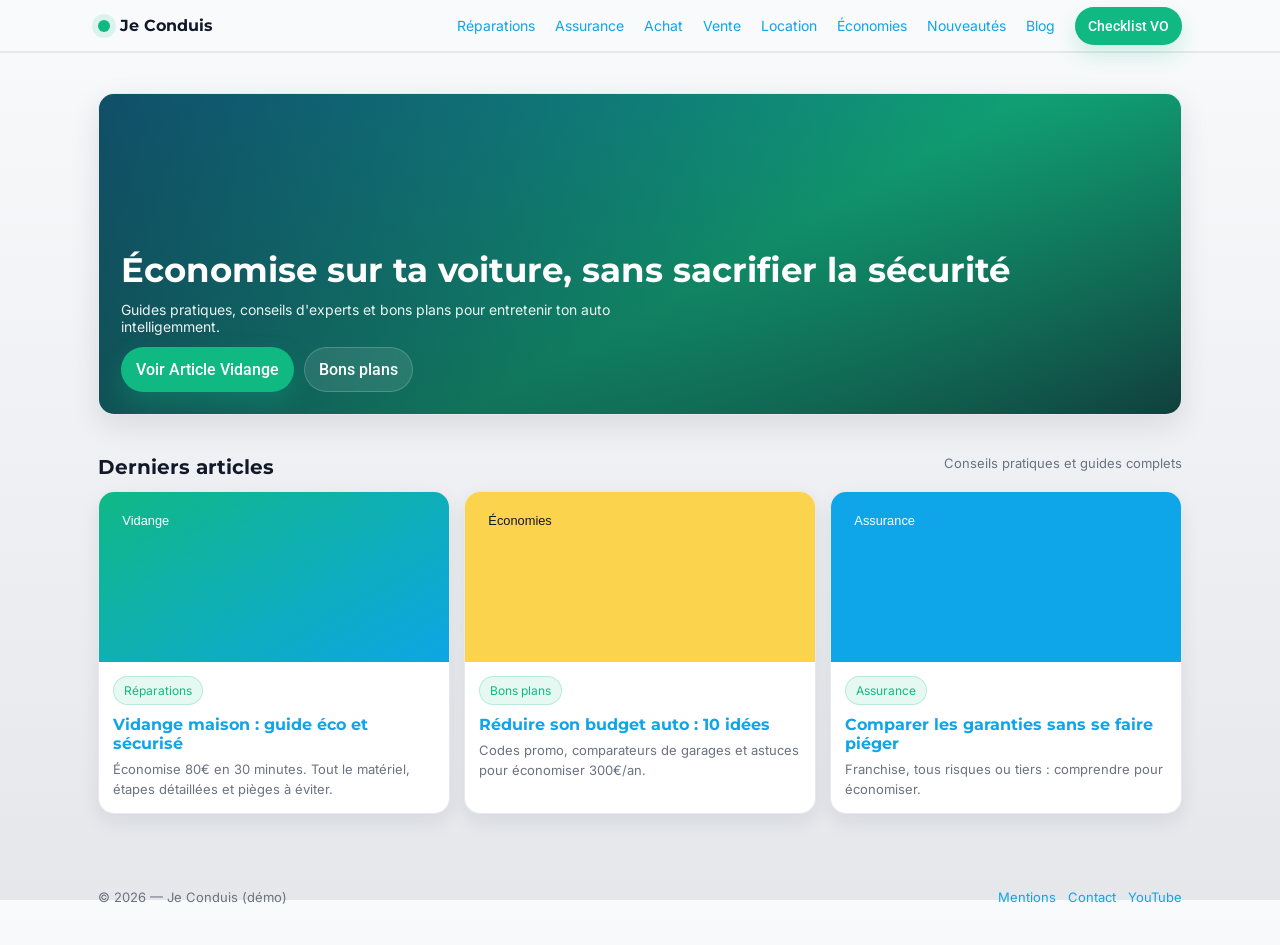
==== index.html @ a88c638b "Add files via upload" ====
<!doctype html>
<html lang="fr">
<head>
  <meta charset="utf-8" />
  <meta name="viewport" content="width=device-width,initial-scale=1" />
  <title>Je Conduis — Accueil</title>
  
  <link rel="preconnect" href="https://fonts.googleapis.com">
  <link rel="preconnect" href="https://fonts.gstatic.com" crossorigin>
  <link href="https://fonts.googleapis.com/css2?family=Inter:wght@400;600&family=Montserrat:wght@700&family=Roboto:wght@500&display=swap" rel="stylesheet">
  
  <link rel="stylesheet" href="./assets/style.css" />
</head>
<body>
  <header>
    <div class="container">
      <div class="nav">
        <a class="brand" href="./index.html"><span class="logo-dot"></span><span>Je Conduis</span></a>
        <nav>
          <ul>
            <li><a href="./reparations/index.html">Réparations</a></li>
            <li><a href="#">Assurance</a></li>
            <li><a href="#">Achat</a></li>
            <li><a href="#">Vente</a></li>
            <li><a href="#">Location</a></li>
            <li><a href="./economies/index.html">Économies</a></li>
            <li><a href="#">Nouveautés</a></li>
            <li><a href="#">Blog</a></li>
            <li><a class="nav-cta" href="./reparations/vidange.html">Checklist VO</a></li>
          </ul>
        </nav>
      </div>
    </div>
  </header>

  <main>
    <div class="hero">
      <div class="container">
        <div class="hero-card">
          <img alt="Hero éco automobile" src="data:image/svg+xml;utf8,<svg xmlns='http://www.w3.org/2000/svg' width='1600' height='900'><defs><linearGradient id='g' x1='0' y1='0' x2='1' y2='1'><stop offset='0' stop-color='%230EA5E9'/><stop offset='0.55' stop-color='%2310B981'/><stop offset='1' stop-color='%23111827'/></linearGradient></defs><rect width='1600' height='900' fill='url(%23g)'/><text x='60' y='120' font-family='Inter, Arial' font-size='44' fill='%23FFFFFF' opacity='0.9'>Je Conduis — Démo</text></svg>" />
          <div class="hero-overlay"></div>
          <div class="hero-content">
            <h1 class="hero-title">Économise sur ta voiture, sans sacrifier la sécurité</h1>
            <p class="hero-sub">Guides pratiques, conseils d'experts et bons plans pour entretenir ton auto intelligemment.</p>
            <div style="display:flex; gap:10px; flex-wrap:wrap;">
              <a class="btn btn-primary" href="./reparations/vidange.html">Voir Article Vidange</a>
              <a class="btn btn-ghost" href="./economies/index.html">Bons plans</a>
            </div>
          </div>
        </div>
      </div>
    </div>

    <section>
      <div class="container">
        <div class="section-title">
          <h2>Derniers articles</h2>
          <p>Conseils pratiques et guides complets</p>
        </div>

        <div class="grid-3">
          <article class="card">
            <img alt="Vidange" src="data:image/svg+xml;utf8,<svg xmlns='http://www.w3.org/2000/svg' width='1200' height='700'><defs><linearGradient id='a' x1='0' y1='0' x2='1' y2='1'><stop offset='0' stop-color='%2310B981'/><stop offset='1' stop-color='%230EA5E9'/></linearGradient></defs><rect width='1200' height='700' fill='url(%23a)'/><text x='80' y='170' font-family='Inter, Arial' font-size='44' fill='%23FFFFFF'>Vidange</text></svg>" />
            <div class="card-body">
              <span class="tag">Réparations</span>
              <h3><a href="./reparations/vidange.html">Vidange maison : guide éco et sécurisé</a></h3>
              <p>Économise 80€ en 30 minutes. Tout le matériel, étapes détaillées et pièges à éviter.</p>
            </div>
          </article>

          <article class="card">
            <img alt="Économies" src="data:image/svg+xml;utf8,<svg xmlns='http://www.w3.org/2000/svg' width='1200' height='700'><rect width='1200' height='700' fill='%23FCD34D'/><text x='80' y='170' font-family='Inter, Arial' font-size='44' fill='%23111827'>Économies</text></svg>" />
            <div class="card-body">
              <span class="tag">Bons plans</span>
              <h3><a href="./economies/index.html">Réduire son budget auto : 10 idées</a></h3>
              <p>Codes promo, comparateurs de garages et astuces pour économiser 300€/an.</p>
            </div>
          </article>

          <article class="card">
            <img alt="Assurance" src="data:image/svg+xml;utf8,<svg xmlns='http://www.w3.org/2000/svg' width='1200' height='700'><rect width='1200' height='700' fill='%230EA5E9'/><text x='80' y='170' font-family='Inter, Arial' font-size='44' fill='%23FFFFFF'>Assurance</text></svg>" />
            <div class="card-body">
              <span class="tag">Assurance</span>
              <h3><a href="#">Comparer les garanties sans se faire piéger</a></h3>
              <p>Franchise, tous risques ou tiers : comprendre pour économiser.</p>
            </div>
          </article>
        </div>
      </div>
    </section>
  </main>

  <footer>
    <div class="container">
      <div class="footer-grid">
        <div>© 2026 — Je Conduis (démo)</div>
        <div style="display:flex; gap:12px; flex-wrap:wrap;">
          <a href="#">Mentions</a><a href="#">Contact</a><a href="#">YouTube</a>
        </div>
      </div>
    </div>
  </footer>
</body>
</html>
---- assets/style.css ----
:root {
  --eco-primary: #10B981;
  --eco-secondary: #34D399;
  --eco-blue: #0EA5E9;
  --eco-yellow: #FCD34D;
  --eco-grey: #6B7280;
  --eco-light: #E5E7EB;
  --eco-white: #F8FAFC;
  --eco-dark: #111827;
  --radius: 16px;
  --shadow: 0 10px 30px rgba(17, 24, 39, 0.10);
  --shadow-soft: 0 8px 20px rgba(17, 24, 39, 0.08);
  --max: 1120px;
}

* { box-sizing: border-box; }
html, body { height: 100%; margin: 0; }

body {
  margin: 0;
  font-family: Inter, system-ui, -apple-system, 'Segoe UI', Arial, sans-serif;
  color: var(--eco-dark);
  background: linear-gradient(180deg, var(--eco-white), var(--eco-light));
}

a { color: var(--eco-blue); text-decoration: none; }
a:hover { color: var(--eco-secondary); }

.container {
  max-width: var(--max);
  margin: 0 auto;
  padding: 0 18px;
}

/* Header */
header {
  position: sticky;
  top: 0;
  z-index: 50;
  backdrop-filter: blur(10px);
  background: rgba(248,250,252,0.98);
  border-bottom: 2px solid var(--eco-light);
}

.nav {
  display: flex;
  align-items: center;
  justify-content: space-between;
  gap: 20px;
  padding: 16px 0;
}

.brand {
  display: flex;
  align-items: center;
  gap: 10px;
  font-family: Montserrat, Inter, sans-serif;
  font-weight: 700;
  color: var(--eco-dark);
}

.logo-dot {
  width: 12px;
  height: 12px;
  border-radius: 99px;
  background: var(--eco-primary);
  box-shadow: 0 0 0 6px rgba(16,185,129,0.12);
}

nav ul {
  list-style: none;
  display: flex;
  align-items: center;
  gap: 20px;
  padding: 0;
  margin: 0;
  font-size: 14px;
}

.nav-cta {
  font-family: Roboto, Inter, sans-serif;
  font-weight: 500;
  padding: 10px 12px;
  border-radius: 999px;
  background: var(--eco-primary);
  color: #fff;
  box-shadow: 0 10px 20px rgba(16,185,129,0.18);
  border: 1px solid rgba(16,185,129,0.25);
}

.nav-cta:hover {
  filter: brightness(0.97);
  color: #fff;
}

/* Hero */
.hero { padding: 40px 0 14px; }

.hero-card {
  border-radius: var(--radius);
  overflow: hidden;
  box-shadow: var(--shadow);
  border: 1px solid rgba(229,231,235,0.9);
  background: #fff;
  position: relative;
}

.hero-card img {
  width: 100%;
  height: 320px;
  object-fit: cover;
  display: block;
}

.hero-overlay {
  position: absolute;
  inset: 0;
  background: linear-gradient(90deg, rgba(17,24,39,0.62), rgba(17,24,39,0.08));
}

.hero-content {
  position: absolute;
  inset: 0;
  padding: 22px;
  display: flex;
  flex-direction: column;
  justify-content: flex-end;
  gap: 12px;
  color: #fff;
}

.hero-title {
  font-family: Montserrat, Inter, sans-serif;
  font-size: clamp(22px, 3vw, 34px);
  line-height: 1.1;
  margin: 0;
}

.hero-sub {
  margin: 0;
  max-width: 60ch;
  color: rgba(255,255,255,0.92);
  font-size: 14px;
}

.btn {
  display: inline-flex;
  align-items: center;
  justify-content: center;
  padding: 12px 14px;
  border-radius: 999px;
  border: 1px solid rgba(255,255,255,0.18);
  color: #fff;
  font-family: Roboto, Inter, sans-serif;
  font-weight: 500;
}

.btn-primary {
  background: var(--eco-primary);
  border-color: rgba(16,185,129,0.35);
  box-shadow: 0 12px 24px rgba(16,185,129,0.25);
}

.btn-ghost {
  background: rgba(255,255,255,0.10);
  backdrop-filter: blur(6px);
}

/* Sections */
section { padding: 26px 0; }

.section-title {
  display: flex;
  justify-content: space-between;
  gap: 12px;
  margin-bottom: 12px;
  flex-wrap: wrap;
}

.section-title h2 {
  margin: 0;
  font-family: Montserrat, Inter, sans-serif;
  font-size: 20px;
}

.section-title p {
  margin: 0;
  color: var(--eco-grey);
  font-size: 13px;
}

/* Cards */
.grid-3 {
  display: grid;
  grid-template-columns: repeat(3, 1fr);
  gap: 14px;
}

.card {
  background: #fff;
  border: 1px solid rgba(229,231,235,0.9);
  border-radius: var(--radius);
  overflow: hidden;
  box-shadow: var(--shadow-soft);
}

.card img {
  width: 100%;
  height: 170px;
  object-fit: cover;
  display: block;
}

.card-body { padding: 14px; }

.tag {
  background: rgba(16,185,129,0.10);
  border: 1px solid rgba(16,185,129,0.22);
  color: var(--eco-primary);
  padding: 6px 10px;
  border-radius: 999px;
  font-size: 12px;
  display: inline-flex;
  align-items: center;
  gap: 6px;
}

.card h3 {
  margin: 10px 0 6px;
  font-family: Montserrat, Inter, sans-serif;
  font-size: 16px;
}

.card p {
  margin: 0;
  color: var(--eco-grey);
  font-size: 13px;
  line-height: 1.55;
}

/* Breadcrumb */
.breadcrumb {
  padding: 14px 0 0;
  color: var(--eco-grey);
  font-size: 13px;
}

.breadcrumb a { color: var(--eco-blue); }

/* Article */
.article {
  background: #fff;
  border: 1px solid rgba(229,231,235,0.9);
  border-radius: var(--radius);
  box-shadow: var(--shadow-soft);
  padding: 18px;
}

.article h1 {
  font-family: Montserrat, Inter, sans-serif;
  margin: 4px 0 8px;
}

.article h2 {
  font-family: Montserrat, Inter, sans-serif;
  margin-top: 18px;
}

.article p {
  color: var(--eco-grey);
  line-height: 1.7;
}

.article ul {
  color: var(--eco-grey);
  line-height: 1.7;
}

/* Table */
.table {
  width: 100%;
  border-collapse: collapse;
  overflow: hidden;
  border-radius: 12px;
  border: 1px solid rgba(229,231,235,0.9);
}

.table th, .table td {
  padding: 10px 12px;
  border-bottom: 1px solid rgba(229,231,235,0.9);
  text-align: left;
  font-size: 13px;
}

.table th {
  background: rgba(229,231,235,0.45);
}

/* Footer */
footer {
  padding: 30px 0 40px;
  color: var(--eco-grey);
  font-size: 13px;
}

.footer-grid {
  display: flex;
  justify-content: space-between;
  gap: 14px;
  flex-wrap: wrap;
  border-top: 1px solid rgba(229,231,235,0.9);
  padding-top: 18px;
}

/* Responsive */
@media (max-width: 980px) {
  .grid-3 { grid-template-columns: 1fr; }
  .hero-card img { height: 260px; }
}
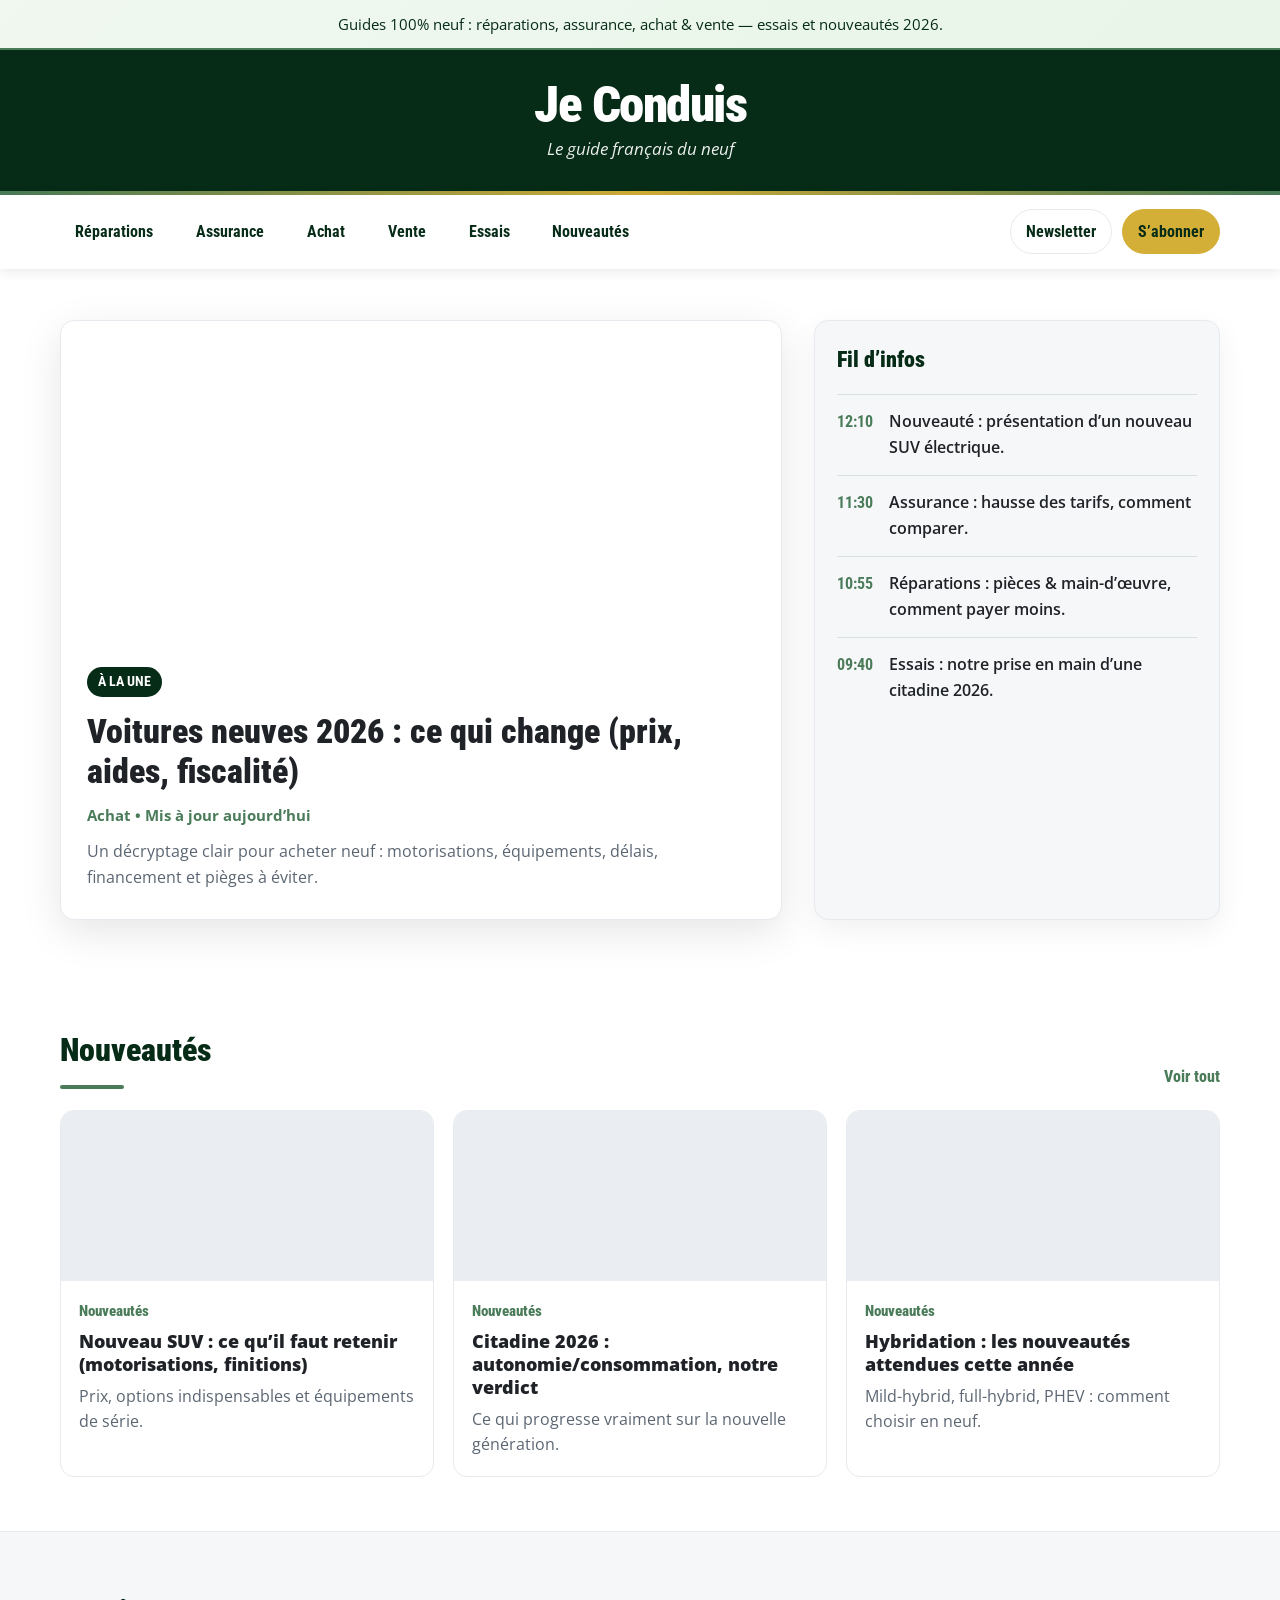
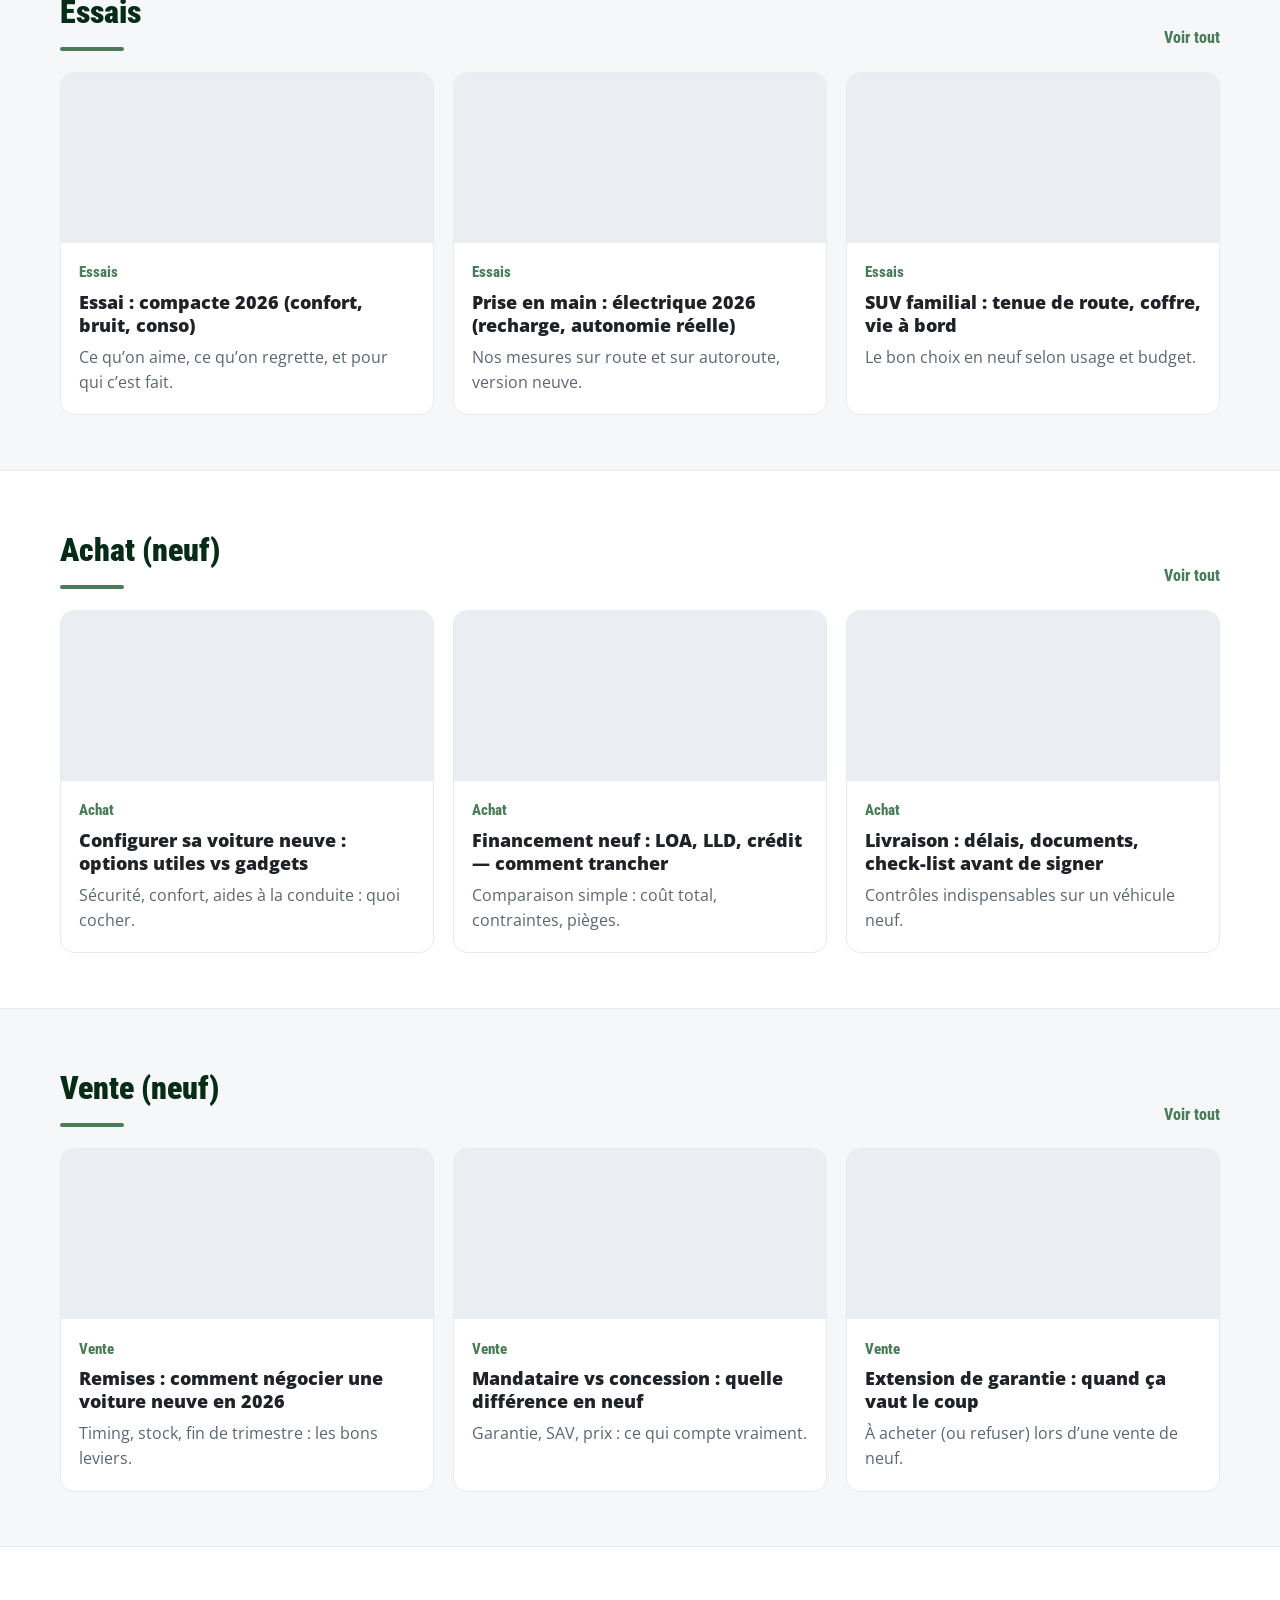
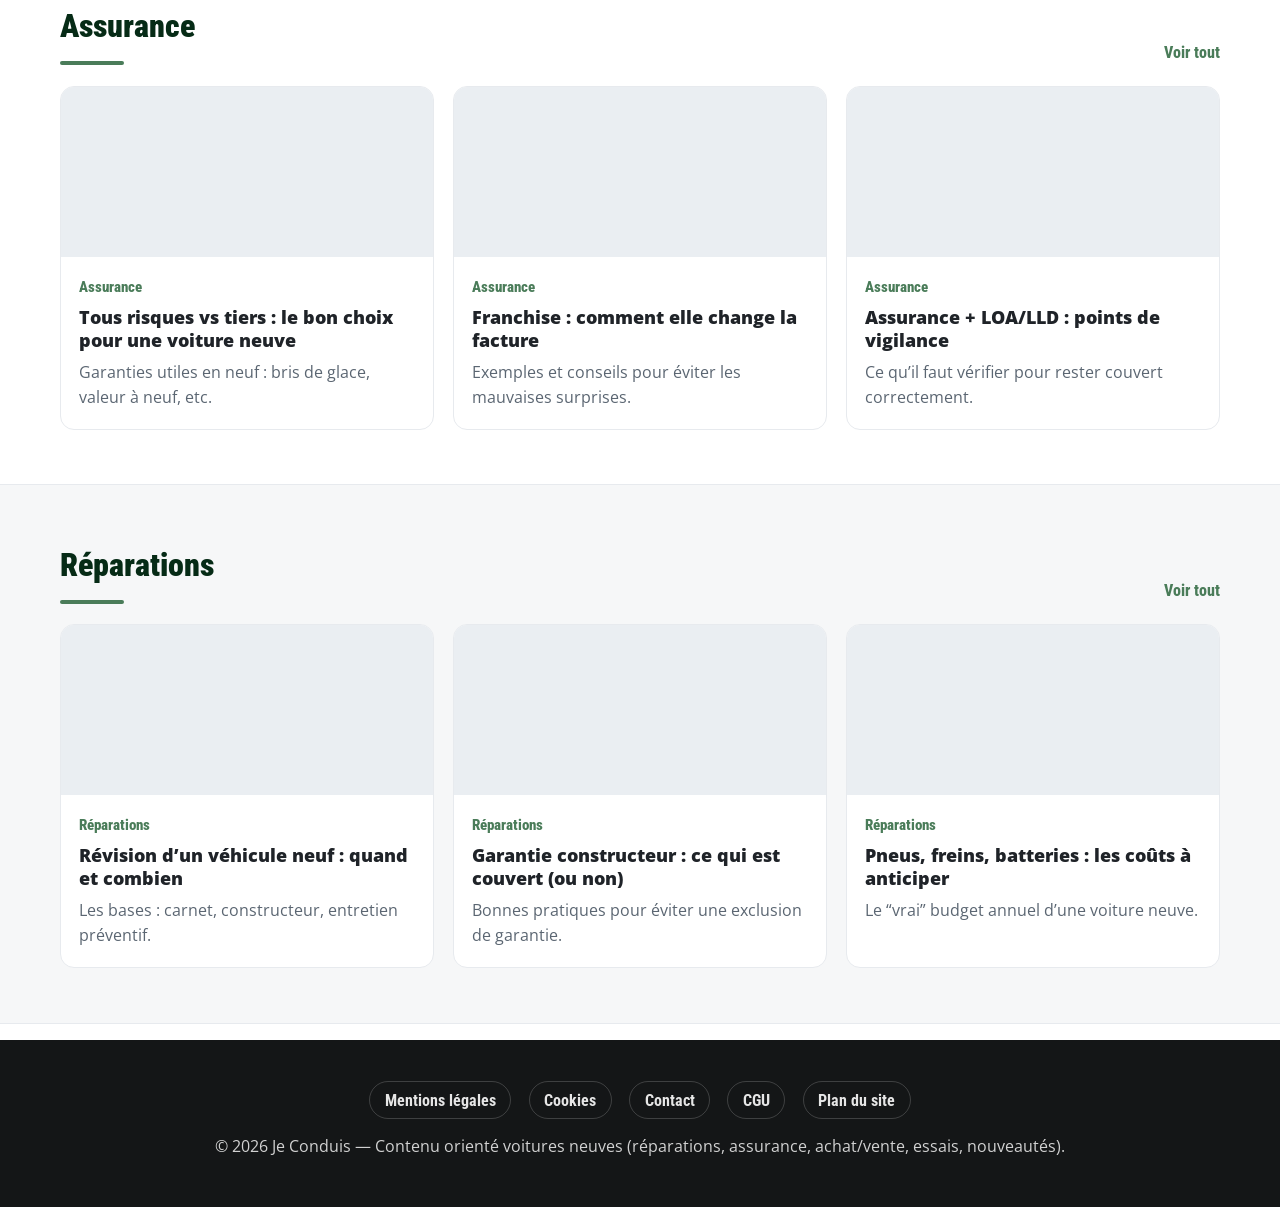
==== commit 6e122b9b: "Add files via upload" ====
--- a/index.html
+++ b/index.html
@@ -1,104 +1,675 @@
-<!doctype html>
+<!DOCTYPE html>
 <html lang="fr">
 <head>
-  <meta charset="utf-8" />
-  <meta name="viewport" content="width=device-width,initial-scale=1" />
-  <title>Je Conduis — Accueil</title>
-  
+  <meta charset="UTF-8" />
+  <meta name="viewport" content="width=device-width, initial-scale=1.0" />
+  <title>Je Conduis - Neuf : Réparations, Assurance, Achat & Vente</title>
+  <meta name="description" content="Je Conduis : Réparations, assurance, achat et vente de voitures neuves, essais et nouveautés.">
+  <meta name="theme-color" content="#062b16">
+
   <link rel="preconnect" href="https://fonts.googleapis.com">
   <link rel="preconnect" href="https://fonts.gstatic.com" crossorigin>
-  <link href="https://fonts.googleapis.com/css2?family=Inter:wght@400;600&family=Montserrat:wght@700&family=Roboto:wght@500&display=swap" rel="stylesheet">
-  
-  <link rel="stylesheet" href="./assets/style.css" />
+  <link href="https://fonts.googleapis.com/css2?family=Open+Sans:wght@400;600;700&family=Roboto+Condensed:wght@400;700;900&display=swap" rel="stylesheet">
+
+  <style>
+    :root{
+      --primary:#062b16;
+      --secondary:#4A7C59;
+      --gold:#D4AF37;
+      --bg:#FFFFFF;
+      --bg-soft:#F6F7F8;
+      --text:#1F2328;
+      --muted:#5B6672;
+      --border:#E7EAEE;
+      --shadow: 0 12px 40px rgba(0,0,0,.10);
+      --radius:14px;
+      --container:1200px;
+    }
+    *{box-sizing:border-box;margin:0;padding:0}
+    body{font-family:"Open Sans",system-ui,-apple-system,Segoe UI,Roboto,Arial,sans-serif;background:var(--bg);color:var(--text);line-height:1.6}
+    a{color:inherit;text-decoration:none}
+
+    .topbar{
+      background:linear-gradient(135deg,#F0F8F0,#E8F5E8);
+      color:var(--primary);
+      border-bottom:2px solid var(--secondary);
+      padding:.75rem 1rem;
+      text-align:center;
+      font-size:.95rem;
+    }
+
+    /* Logo au-dessus du menu */
+    .logo-section{
+      background:var(--primary);
+      padding:1.8rem 0 2rem;
+      text-align:center;
+      position:relative;
+    }
+    .logo-section:after{
+      content:"";
+      position:absolute;left:0;right:0;bottom:0;height:4px;
+      background:linear-gradient(90deg,var(--secondary),var(--gold),var(--secondary));
+    }
+    .container{max-width:var(--container);margin:0 auto;padding:0 1.25rem}
+    .brand{
+      display:inline-block;
+      color:#fff;
+    }
+    .brand-title{
+      font-family:"Roboto Condensed",sans-serif;
+      font-weight:900;
+      font-size:3.2rem;
+      letter-spacing:-1.5px;
+      line-height:1;
+    }
+    .brand-tagline{
+      margin-top:.35rem;
+      color:rgba(255,255,255,.92);
+      font-style:italic;
+      font-size:1.05rem;
+    }
+
+    /* Menu sous le logo */
+    .nav-wrap{
+      background:#fff;
+      position:sticky;
+      top:0;
+      z-index:50;
+      box-shadow:0 2px 12px rgba(6,43,22,.10);
+    }
+    .nav{
+      display:flex;
+      align-items:center;
+      justify-content:space-between;
+      gap:1rem;
+      padding:.9rem 0;
+    }
+    .nav-menu{
+      display:flex;
+      list-style:none;
+      gap:.75rem;
+      flex-wrap:wrap;
+      align-items:center;
+      font-family:"Roboto Condensed",sans-serif;
+      font-weight:700;
+    }
+    .nav-menu a{
+      display:inline-block;
+      color:var(--primary);
+      padding:.55rem .9rem;
+      border-radius:999px;
+      transition:.2s ease;
+      border:1px solid transparent;
+      white-space:nowrap;
+    }
+    .nav-menu a:hover{
+      background:var(--primary);
+      color:#fff;
+    }
+    .nav-cta{
+      display:flex;
+      gap:.6rem;
+      align-items:center;
+    }
+    .btn{
+      display:inline-flex;
+      align-items:center;
+      justify-content:center;
+      border-radius:999px;
+      padding:.55rem .95rem;
+      border:1px solid var(--border);
+      background:#fff;
+      color:var(--primary);
+      font-weight:700;
+      font-family:"Roboto Condensed",sans-serif;
+      cursor:pointer;
+      transition:.2s ease;
+      white-space:nowrap;
+    }
+    .btn.primary{
+      background:var(--gold);
+      border-color:var(--gold);
+      color:var(--primary);
+    }
+    .btn:hover{transform:translateY(-1px)}
+    .burger{
+      display:none;
+      width:42px;height:38px;
+      border-radius:10px;
+      border:1px solid var(--border);
+      background:#fff;
+      cursor:pointer;
+      align-items:center;
+      justify-content:center;
+      flex-direction:column;
+      gap:5px;
+    }
+    .burger span{width:20px;height:2px;background:var(--primary);display:block}
+
+    /* Hero */
+    .hero{
+      background:linear-gradient(rgba(255,255,255,.92),rgba(255,255,255,.92)),
+        url("https://via.placeholder.com/1920x700/F6F7F8/062b16?text=JE+CONDUIS+-+HERO") center/cover;
+      padding:3.2rem 0;
+    }
+    .hero-grid{
+      display:grid;
+      grid-template-columns:1.6fr .9fr;
+      gap:2rem;
+      align-items:stretch;
+    }
+    .hero-card{
+      background:var(--bg);
+      border:1px solid var(--border);
+      border-radius:var(--radius);
+      overflow:hidden;
+      box-shadow:var(--shadow);
+    }
+    .hero-media{
+      height:320px;
+      background:url("https://via.placeholder.com/1200x700/FFFFFF/062b16?text=Article+%C3%80+la+une+(Neuf)") center/cover;
+    }
+    .hero-content{padding:1.6rem 1.6rem 1.8rem}
+    .badge{
+      display:inline-flex;
+      align-items:center;
+      gap:.4rem;
+      background:var(--primary);
+      color:#fff;
+      border-radius:999px;
+      padding:.28rem .7rem;
+      font-size:.85rem;
+      font-weight:700;
+      font-family:"Roboto Condensed",sans-serif;
+    }
+    .hero-title{
+      font-family:"Roboto Condensed",sans-serif;
+      font-weight:900;
+      font-size:2.1rem;
+      line-height:1.2;
+      margin-top:.9rem;
+    }
+    .meta{color:var(--secondary);font-weight:700;margin-top:.7rem;font-size:.95rem}
+    .lead{color:var(--muted);margin-top:.7rem}
+
+    .side-panel{
+      background:var(--bg-soft);
+      border:1px solid var(--border);
+      border-radius:var(--radius);
+      padding:1.4rem;
+      box-shadow:0 10px 30px rgba(0,0,0,.06);
+    }
+    .side-title{
+      font-family:"Roboto Condensed",sans-serif;
+      font-weight:900;
+      font-size:1.35rem;
+      color:var(--primary);
+      margin-bottom:1rem;
+    }
+    .live-item{
+      display:flex;
+      justify-content:space-between;
+      gap:1rem;
+      padding:.9rem 0;
+      border-top:1px solid rgba(74,124,89,.18);
+    }
+    .live-item:first-of-type{border-top:none;padding-top:0}
+    .live-time{
+      color:var(--secondary);
+      font-weight:700;
+      font-family:"Roboto Condensed",sans-serif;
+      white-space:nowrap;
+    }
+    .live-text{color:var(--text);font-weight:600}
+
+    /* Sections articles */
+    .section{padding:3.4rem 0}
+    .section.alt{background:var(--bg-soft);border-top:1px solid var(--border);border-bottom:1px solid var(--border)}
+    .section-head{
+      display:flex;
+      justify-content:space-between;
+      align-items:end;
+      gap:1rem;
+      margin-bottom:1.3rem;
+    }
+    .h2{
+      font-family:"Roboto Condensed",sans-serif;
+      font-weight:900;
+      font-size:2rem;
+      color:var(--primary);
+      position:relative;
+    }
+    .h2:after{
+      content:"";
+      display:block;
+      width:64px;height:4px;
+      background:var(--secondary);
+      margin-top:.55rem;
+      border-radius:6px;
+    }
+    .seeall{
+      color:var(--secondary);
+      font-weight:800;
+      font-family:"Roboto Condensed",sans-serif;
+    }
+
+    .grid{
+      display:grid;
+      grid-template-columns:repeat(3,1fr);
+      gap:1.2rem;
+    }
+    .card{
+      background:#fff;
+      border:1px solid var(--border);
+      border-radius:var(--radius);
+      overflow:hidden;
+      transition:.2s ease;
+      position:relative;
+    }
+    .card:hover{transform:translateY(-4px);box-shadow:0 14px 40px rgba(6,43,22,.12);border-color:rgba(6,43,22,.25)}
+    .card-media{
+      height:170px;
+      background:#eaeef2;
+      background-size:cover;
+      background-position:center;
+    }
+    .card-body{padding:1.1rem 1.1rem 1.2rem}
+    .card-kicker{
+      color:var(--secondary);
+      font-weight:800;
+      font-family:"Roboto Condensed",sans-serif;
+      font-size:.95rem;
+    }
+    .card-title{
+      margin-top:.35rem;
+      font-weight:800;
+      font-size:1.15rem;
+      line-height:1.25;
+      color:var(--text);
+    }
+    .card-desc{margin-top:.55rem;color:var(--muted);font-size:.98rem}
+
+    /* Footer */
+    footer{
+      background:#141617;
+      color:#E6E6E6;
+      padding:3rem 0;
+      margin-top:1rem;
+    }
+    .footer-links{
+      display:flex;
+      justify-content:center;
+      flex-wrap:wrap;
+      gap:.9rem 1.1rem;
+      list-style:none;
+      margin-bottom:1.3rem;
+    }
+    .footer-links a{
+      border:1px solid rgba(255,255,255,.18);
+      padding:.55rem .9rem;
+      border-radius:999px;
+      color:#E6E6E6;
+      font-weight:700;
+      font-family:"Roboto Condensed",sans-serif;
+    }
+
+    /* Mobile */
+    @media (max-width: 980px){
+      .hero-grid{grid-template-columns:1fr}
+      .grid{grid-template-columns:repeat(2,1fr)}
+    }
+    @media (max-width: 720px){
+      .brand-title{font-size:2.4rem}
+      .nav-menu{display:none}
+      .nav-menu.active{
+        display:flex;
+        flex-direction:column;
+        align-items:stretch;
+        position:absolute;
+        left:0;right:0;
+        top:100%;
+        background:#fff;
+        border-bottom:1px solid var(--border);
+        padding:1rem 1.25rem;
+      }
+      .nav{position:relative}
+      .burger{display:flex}
+      .grid{grid-template-columns:1fr}
+      .hero-title{font-size:1.75rem}
+      .hero-media{height:240px}
+    }
+  </style>
 </head>
+
 <body>
-  <header>
-    <div class="container">
-      <div class="nav">
-        <a class="brand" href="./index.html"><span class="logo-dot"></span><span>Je Conduis</span></a>
-        <nav>
-          <ul>
-            <li><a href="./reparations/index.html">Réparations</a></li>
-            <li><a href="#">Assurance</a></li>
-            <li><a href="#">Achat</a></li>
-            <li><a href="#">Vente</a></li>
-            <li><a href="#">Location</a></li>
-            <li><a href="./economies/index.html">Économies</a></li>
-            <li><a href="#">Nouveautés</a></li>
-            <li><a href="#">Blog</a></li>
-            <li><a class="nav-cta" href="./reparations/vidange.html">Checklist VO</a></li>
-          </ul>
-        </nav>
-      </div>
-    </div>
-  </header>
-
-  <main>
-    <div class="hero">
-      <div class="container">
-        <div class="hero-card">
-          <img alt="Hero éco automobile" src="data:image/svg+xml;utf8,<svg xmlns='http://www.w3.org/2000/svg' width='1600' height='900'><defs><linearGradient id='g' x1='0' y1='0' x2='1' y2='1'><stop offset='0' stop-color='%230EA5E9'/><stop offset='0.55' stop-color='%2310B981'/><stop offset='1' stop-color='%23111827'/></linearGradient></defs><rect width='1600' height='900' fill='url(%23g)'/><text x='60' y='120' font-family='Inter, Arial' font-size='44' fill='%23FFFFFF' opacity='0.9'>Je Conduis — Démo</text></svg>" />
-          <div class="hero-overlay"></div>
+  <div class="topbar">
+    Guides 100% neuf : réparations, assurance, achat & vente — essais et nouveautés 2026.
+  </div>
+
+  <!-- LOGO AU-DESSUS DU MENU -->
+  <section class="logo-section">
+    <div class="container">
+      <a class="brand" href="index.html" aria-label="Accueil Je Conduis">
+        <div class="brand-title">Je Conduis</div>
+        <div class="brand-tagline">Le guide français du neuf</div>
+      </a>
+    </div>
+  </section>
+
+  <!-- MENU (vos catégories) -->
+  <div class="nav-wrap">
+    <div class="container">
+      <nav class="nav" aria-label="Navigation principale">
+        <ul class="nav-menu" id="navMenu">
+          <li><a href="reparations.html">Réparations</a></li>
+          <li><a href="assurance.html">Assurance</a></li>
+          <li><a href="achat.html">Achat</a></li>
+          <li><a href="vente.html">Vente</a></li>
+          <li><a href="essais.html">Essais</a></li>
+          <li><a href="nouveautes.html">Nouveautés</a></li>
+        </ul>
+
+        <div class="nav-cta">
+          <a class="btn" href="newsletter.html">Newsletter</a>
+          <a class="btn primary" href="abonnement.html">S’abonner</a>
+          <button class="burger" type="button" aria-label="Ouvrir le menu" onclick="toggleMenu()">
+            <span></span><span></span><span></span>
+          </button>
+        </div>
+      </nav>
+    </div>
+  </div>
+
+  <!-- HERO + FIL D’INFOS -->
+  <section class="hero" id="accueil">
+    <div class="container">
+      <div class="hero-grid">
+        <article class="hero-card">
+          <div class="hero-media" role="img" aria-label="Image article à la une"></div>
           <div class="hero-content">
-            <h1 class="hero-title">Économise sur ta voiture, sans sacrifier la sécurité</h1>
-            <p class="hero-sub">Guides pratiques, conseils d'experts et bons plans pour entretenir ton auto intelligemment.</p>
-            <div style="display:flex; gap:10px; flex-wrap:wrap;">
-              <a class="btn btn-primary" href="./reparations/vidange.html">Voir Article Vidange</a>
-              <a class="btn btn-ghost" href="./economies/index.html">Bons plans</a>
-            </div>
-          </div>
-        </div>
-      </div>
-    </div>
-
-    <section>
-      <div class="container">
-        <div class="section-title">
-          <h2>Derniers articles</h2>
-          <p>Conseils pratiques et guides complets</p>
-        </div>
-
-        <div class="grid-3">
-          <article class="card">
-            <img alt="Vidange" src="data:image/svg+xml;utf8,<svg xmlns='http://www.w3.org/2000/svg' width='1200' height='700'><defs><linearGradient id='a' x1='0' y1='0' x2='1' y2='1'><stop offset='0' stop-color='%2310B981'/><stop offset='1' stop-color='%230EA5E9'/></linearGradient></defs><rect width='1200' height='700' fill='url(%23a)'/><text x='80' y='170' font-family='Inter, Arial' font-size='44' fill='%23FFFFFF'>Vidange</text></svg>" />
-            <div class="card-body">
-              <span class="tag">Réparations</span>
-              <h3><a href="./reparations/vidange.html">Vidange maison : guide éco et sécurisé</a></h3>
-              <p>Économise 80€ en 30 minutes. Tout le matériel, étapes détaillées et pièges à éviter.</p>
-            </div>
-          </article>
-
-          <article class="card">
-            <img alt="Économies" src="data:image/svg+xml;utf8,<svg xmlns='http://www.w3.org/2000/svg' width='1200' height='700'><rect width='1200' height='700' fill='%23FCD34D'/><text x='80' y='170' font-family='Inter, Arial' font-size='44' fill='%23111827'>Économies</text></svg>" />
-            <div class="card-body">
-              <span class="tag">Bons plans</span>
-              <h3><a href="./economies/index.html">Réduire son budget auto : 10 idées</a></h3>
-              <p>Codes promo, comparateurs de garages et astuces pour économiser 300€/an.</p>
-            </div>
-          </article>
-
-          <article class="card">
-            <img alt="Assurance" src="data:image/svg+xml;utf8,<svg xmlns='http://www.w3.org/2000/svg' width='1200' height='700'><rect width='1200' height='700' fill='%230EA5E9'/><text x='80' y='170' font-family='Inter, Arial' font-size='44' fill='%23FFFFFF'>Assurance</text></svg>" />
-            <div class="card-body">
-              <span class="tag">Assurance</span>
-              <h3><a href="#">Comparer les garanties sans se faire piéger</a></h3>
-              <p>Franchise, tous risques ou tiers : comprendre pour économiser.</p>
-            </div>
-          </article>
-        </div>
-      </div>
-    </section>
-  </main>
+            <span class="badge">À LA UNE</span>
+            <h1 class="hero-title">Voitures neuves 2026 : ce qui change (prix, aides, fiscalité)</h1>
+            <div class="meta">Achat • Mis à jour aujourd’hui</div>
+            <p class="lead">Un décryptage clair pour acheter neuf : motorisations, équipements, délais, financement et pièges à éviter.</p>
+          </div>
+        </article>
+
+        <aside class="side-panel" aria-label="Fil d’infos">
+          <div class="side-title">Fil d’infos</div>
+          <div class="live-item">
+            <div class="live-time">12:10</div>
+            <div class="live-text">Nouveauté : présentation d’un nouveau SUV électrique.</div>
+          </div>
+          <div class="live-item">
+            <div class="live-time">11:30</div>
+            <div class="live-text">Assurance : hausse des tarifs, comment comparer.</div>
+          </div>
+          <div class="live-item">
+            <div class="live-time">10:55</div>
+            <div class="live-text">Réparations : pièces & main-d’œuvre, comment payer moins.</div>
+          </div>
+          <div class="live-item">
+            <div class="live-time">09:40</div>
+            <div class="live-text">Essais : notre prise en main d’une citadine 2026.</div>
+          </div>
+        </aside>
+      </div>
+    </div>
+  </section>
+
+  <!-- NOUVEAUTÉS -->
+  <section class="section" id="nouveautes">
+    <div class="container">
+      <div class="section-head">
+        <div class="h2">Nouveautés</div>
+        <a class="seeall" href="nouveautes.html">Voir tout</a>
+      </div>
+
+      <div class="grid">
+        <article class="card">
+          <div class="card-media" style="background-image:url('https://via.placeholder.com/900x600/F6F7F8/062b16?text=Nouveaut%C3%A9+1');"></div>
+          <div class="card-body">
+            <div class="card-kicker">Nouveautés</div>
+            <div class="card-title">Nouveau SUV : ce qu’il faut retenir (motorisations, finitions)</div>
+            <div class="card-desc">Prix, options indispensables et équipements de série.</div>
+          </div>
+        </article>
+
+        <article class="card">
+          <div class="card-media" style="background-image:url('https://via.placeholder.com/900x600/F6F7F8/062b16?text=Nouveaut%C3%A9+2');"></div>
+          <div class="card-body">
+            <div class="card-kicker">Nouveautés</div>
+            <div class="card-title">Citadine 2026 : autonomie/consommation, notre verdict</div>
+            <div class="card-desc">Ce qui progresse vraiment sur la nouvelle génération.</div>
+          </div>
+        </article>
+
+        <article class="card">
+          <div class="card-media" style="background-image:url('https://via.placeholder.com/900x600/F6F7F8/062b16?text=Nouveaut%C3%A9+3');"></div>
+          <div class="card-body">
+            <div class="card-kicker">Nouveautés</div>
+            <div class="card-title">Hybridation : les nouveautés attendues cette année</div>
+            <div class="card-desc">Mild-hybrid, full-hybrid, PHEV : comment choisir en neuf.</div>
+          </div>
+        </article>
+      </div>
+    </div>
+  </section>
+
+  <!-- ESSAIS -->
+  <section class="section alt" id="essais">
+    <div class="container">
+      <div class="section-head">
+        <div class="h2">Essais</div>
+        <a class="seeall" href="essais.html">Voir tout</a>
+      </div>
+
+      <div class="grid">
+        <article class="card">
+          <div class="card-media" style="background-image:url('https://via.placeholder.com/900x600/FFFFFF/4A7C59?text=Essai+1');"></div>
+          <div class="card-body">
+            <div class="card-kicker">Essais</div>
+            <div class="card-title">Essai : compacte 2026 (confort, bruit, conso)</div>
+            <div class="card-desc">Ce qu’on aime, ce qu’on regrette, et pour qui c’est fait.</div>
+          </div>
+        </article>
+
+        <article class="card">
+          <div class="card-media" style="background-image:url('https://via.placeholder.com/900x600/FFFFFF/4A7C59?text=Essai+2');"></div>
+          <div class="card-body">
+            <div class="card-kicker">Essais</div>
+            <div class="card-title">Prise en main : électrique 2026 (recharge, autonomie réelle)</div>
+            <div class="card-desc">Nos mesures sur route et sur autoroute, version neuve.</div>
+          </div>
+        </article>
+
+        <article class="card">
+          <div class="card-media" style="background-image:url('https://via.placeholder.com/900x600/FFFFFF/4A7C59?text=Essai+3');"></div>
+          <div class="card-body">
+            <div class="card-kicker">Essais</div>
+            <div class="card-title">SUV familial : tenue de route, coffre, vie à bord</div>
+            <div class="card-desc">Le bon choix en neuf selon usage et budget.</div>
+          </div>
+        </article>
+      </div>
+    </div>
+  </section>
+
+  <!-- ACHAT (NEUF UNIQUEMENT) -->
+  <section class="section" id="achat">
+    <div class="container">
+      <div class="section-head">
+        <div class="h2">Achat (neuf)</div>
+        <a class="seeall" href="achat.html">Voir tout</a>
+      </div>
+
+      <div class="grid">
+        <article class="card">
+          <div class="card-media" style="background-image:url('https://via.placeholder.com/900x600/F6F7F8/062b16?text=Achat+Neuf+1');"></div>
+          <div class="card-body">
+            <div class="card-kicker">Achat</div>
+            <div class="card-title">Configurer sa voiture neuve : options utiles vs gadgets</div>
+            <div class="card-desc">Sécurité, confort, aides à la conduite : quoi cocher.</div>
+          </div>
+        </article>
+
+        <article class="card">
+          <div class="card-media" style="background-image:url('https://via.placeholder.com/900x600/F6F7F8/062b16?text=Achat+Neuf+2');"></div>
+          <div class="card-body">
+            <div class="card-kicker">Achat</div>
+            <div class="card-title">Financement neuf : LOA, LLD, crédit — comment trancher</div>
+            <div class="card-desc">Comparaison simple : coût total, contraintes, pièges.</div>
+          </div>
+        </article>
+
+        <article class="card">
+          <div class="card-media" style="background-image:url('https://via.placeholder.com/900x600/F6F7F8/062b16?text=Achat+Neuf+3');"></div>
+          <div class="card-body">
+            <div class="card-kicker">Achat</div>
+            <div class="card-title">Livraison : délais, documents, check-list avant de signer</div>
+            <div class="card-desc">Contrôles indispensables sur un véhicule neuf.</div>
+          </div>
+        </article>
+      </div>
+    </div>
+  </section>
+
+  <!-- VENTE (NEUF : offres, mandataires, concessions) -->
+  <section class="section alt" id="vente">
+    <div class="container">
+      <div class="section-head">
+        <div class="h2">Vente (neuf)</div>
+        <a class="seeall" href="vente.html">Voir tout</a>
+      </div>
+
+      <div class="grid">
+        <article class="card">
+          <div class="card-media" style="background-image:url('https://via.placeholder.com/900x600/FFFFFF/4A7C59?text=Vente+Neuf+1');"></div>
+          <div class="card-body">
+            <div class="card-kicker">Vente</div>
+            <div class="card-title">Remises : comment négocier une voiture neuve en 2026</div>
+            <div class="card-desc">Timing, stock, fin de trimestre : les bons leviers.</div>
+          </div>
+        </article>
+
+        <article class="card">
+          <div class="card-media" style="background-image:url('https://via.placeholder.com/900x600/FFFFFF/4A7C59?text=Vente+Neuf+2');"></div>
+          <div class="card-body">
+            <div class="card-kicker">Vente</div>
+            <div class="card-title">Mandataire vs concession : quelle différence en neuf</div>
+            <div class="card-desc">Garantie, SAV, prix : ce qui compte vraiment.</div>
+          </div>
+        </article>
+
+        <article class="card">
+          <div class="card-media" style="background-image:url('https://via.placeholder.com/900x600/FFFFFF/4A7C59?text=Vente+Neuf+3');"></div>
+          <div class="card-body">
+            <div class="card-kicker">Vente</div>
+            <div class="card-title">Extension de garantie : quand ça vaut le coup</div>
+            <div class="card-desc">À acheter (ou refuser) lors d’une vente de neuf.</div>
+          </div>
+        </article>
+      </div>
+    </div>
+  </section>
+
+  <!-- ASSURANCE -->
+  <section class="section" id="assurance">
+    <div class="container">
+      <div class="section-head">
+        <div class="h2">Assurance</div>
+        <a class="seeall" href="assurance.html">Voir tout</a>
+      </div>
+
+      <div class="grid">
+        <article class="card">
+          <div class="card-media" style="background-image:url('https://via.placeholder.com/900x600/F6F7F8/062b16?text=Assurance+1');"></div>
+          <div class="card-body">
+            <div class="card-kicker">Assurance</div>
+            <div class="card-title">Tous risques vs tiers : le bon choix pour une voiture neuve</div>
+            <div class="card-desc">Garanties utiles en neuf : bris de glace, valeur à neuf, etc.</div>
+          </div>
+        </article>
+
+        <article class="card">
+          <div class="card-media" style="background-image:url('https://via.placeholder.com/900x600/F6F7F8/062b16?text=Assurance+2');"></div>
+          <div class="card-body">
+            <div class="card-kicker">Assurance</div>
+            <div class="card-title">Franchise : comment elle change la facture</div>
+            <div class="card-desc">Exemples et conseils pour éviter les mauvaises surprises.</div>
+          </div>
+        </article>
+
+        <article class="card">
+          <div class="card-media" style="background-image:url('https://via.placeholder.com/900x600/F6F7F8/062b16?text=Assurance+3');"></div>
+          <div class="card-body">
+            <div class="card-kicker">Assurance</div>
+            <div class="card-title">Assurance + LOA/LLD : points de vigilance</div>
+            <div class="card-desc">Ce qu’il faut vérifier pour rester couvert correctement.</div>
+          </div>
+        </article>
+      </div>
+    </div>
+  </section>
+
+  <!-- RÉPARATIONS -->
+  <section class="section alt" id="reparations">
+    <div class="container">
+      <div class="section-head">
+        <div class="h2">Réparations</div>
+        <a class="seeall" href="reparations.html">Voir tout</a>
+      </div>
+
+      <div class="grid">
+        <article class="card">
+          <div class="card-media" style="background-image:url('https://via.placeholder.com/900x600/FFFFFF/4A7C59?text=R%C3%A9parations+1');"></div>
+          <div class="card-body">
+            <div class="card-kicker">Réparations</div>
+            <div class="card-title">Révision d’un véhicule neuf : quand et combien</div>
+            <div class="card-desc">Les bases : carnet, constructeur, entretien préventif.</div>
+          </div>
+        </article>
+
+        <article class="card">
+          <div class="card-media" style="background-image:url('https://via.placeholder.com/900x600/FFFFFF/4A7C59?text=R%C3%A9parations+2');"></div>
+          <div class="card-body">
+            <div class="card-kicker">Réparations</div>
+            <div class="card-title">Garantie constructeur : ce qui est couvert (ou non)</div>
+            <div class="card-desc">Bonnes pratiques pour éviter une exclusion de garantie.</div>
+          </div>
+        </article>
+
+        <article class="card">
+          <div class="card-media" style="background-image:url('https://via.placeholder.com/900x600/FFFFFF/4A7C59?text=R%C3%A9parations+3');"></div>
+          <div class="card-body">
+            <div class="card-kicker">Réparations</div>
+            <div class="card-title">Pneus, freins, batteries : les coûts à anticiper</div>
+            <div class="card-desc">Le “vrai” budget annuel d’une voiture neuve.</div>
+          </div>
+        </article>
+      </div>
+    </div>
+  </section>
 
   <footer>
     <div class="container">
-      <div class="footer-grid">
-        <div>© 2026 — Je Conduis (démo)</div>
-        <div style="display:flex; gap:12px; flex-wrap:wrap;">
-          <a href="#">Mentions</a><a href="#">Contact</a><a href="#">YouTube</a>
-        </div>
+      <ul class="footer-links">
+        <li><a href="mentions-legales.html">Mentions légales</a></li>
+        <li><a href="politique-cookies.html">Cookies</a></li>
+        <li><a href="contact.html">Contact</a></li>
+        <li><a href="cgu.html">CGU</a></li>
+        <li><a href="plan-du-site.html">Plan du site</a></li>
+      </ul>
+      <div style="text-align:center;opacity:.9;">
+        © 2026 Je Conduis — Contenu orienté voitures neuves (réparations, assurance, achat/vente, essais, nouveautés).
       </div>
     </div>
   </footer>
+
+  <script>
+    function toggleMenu(){
+      document.getElementById("navMenu").classList.toggle("active");
+    }
+  </script>
 </body>
 </html>
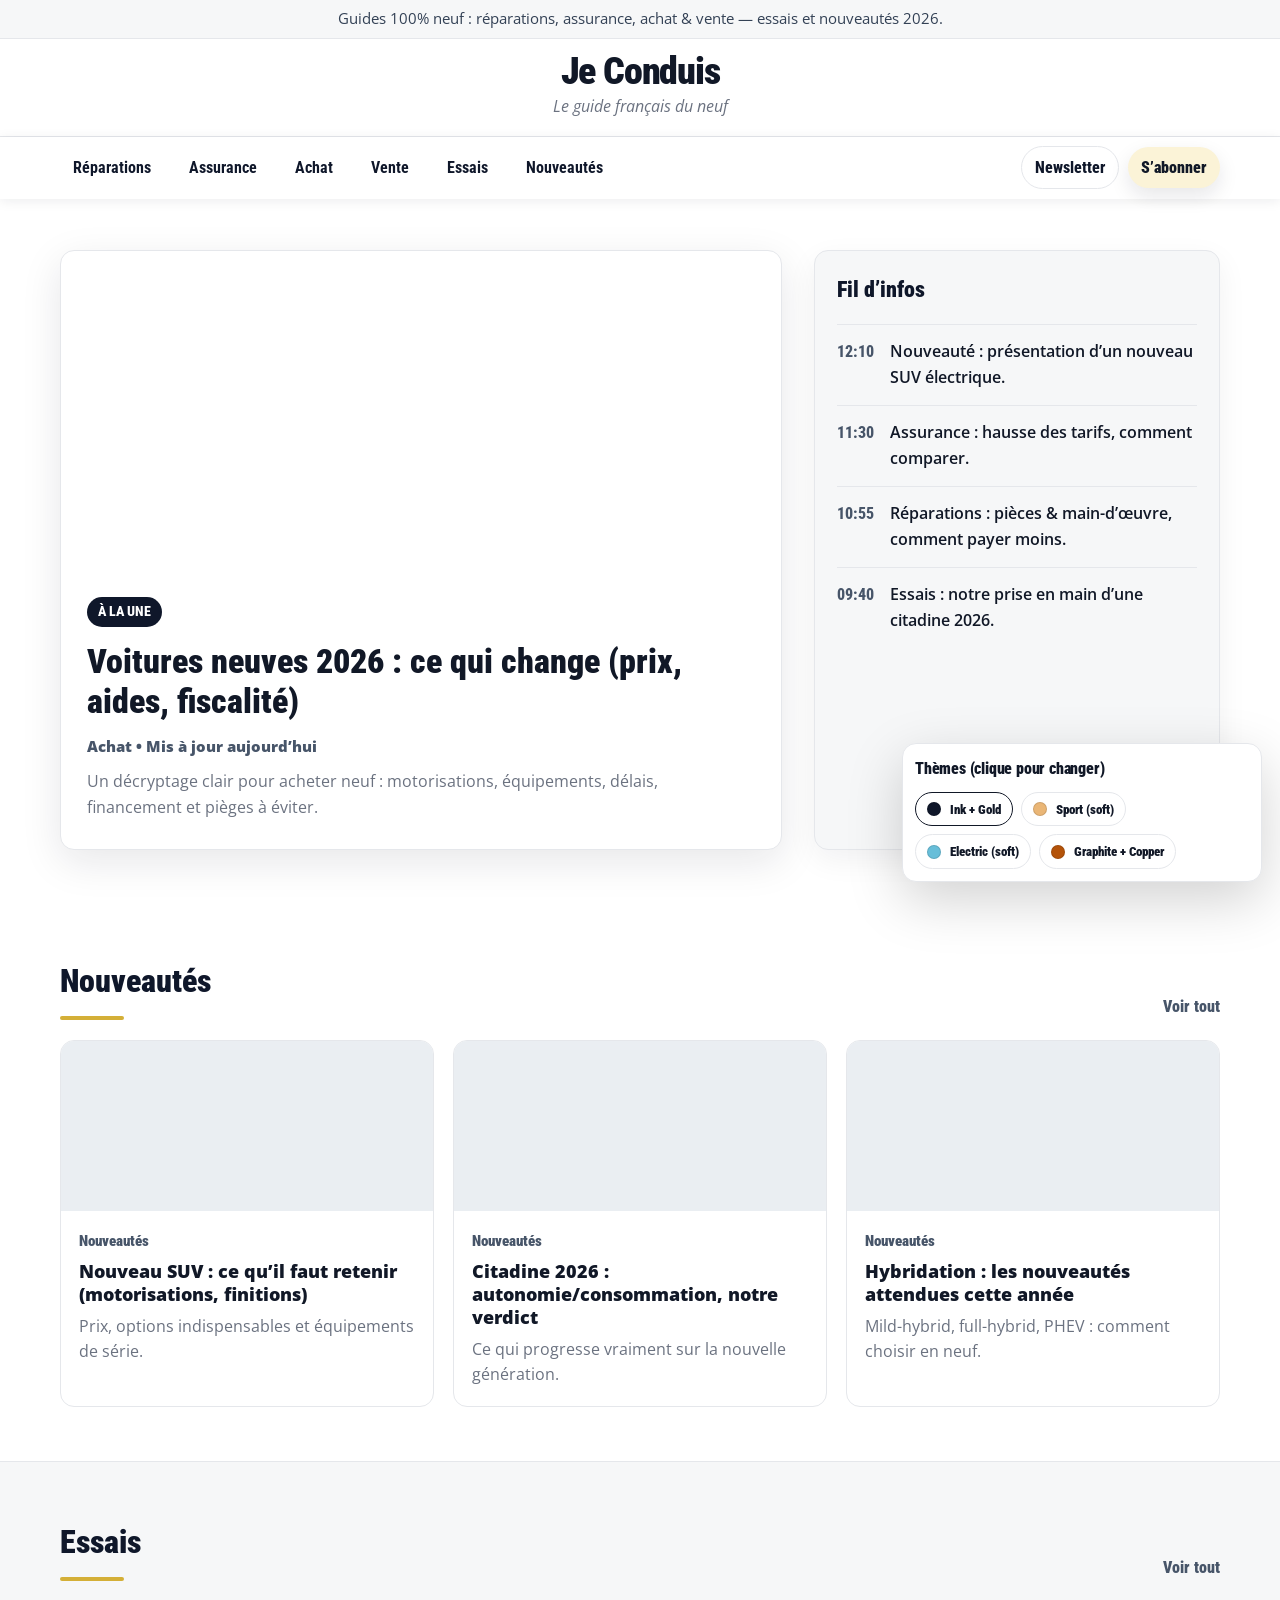
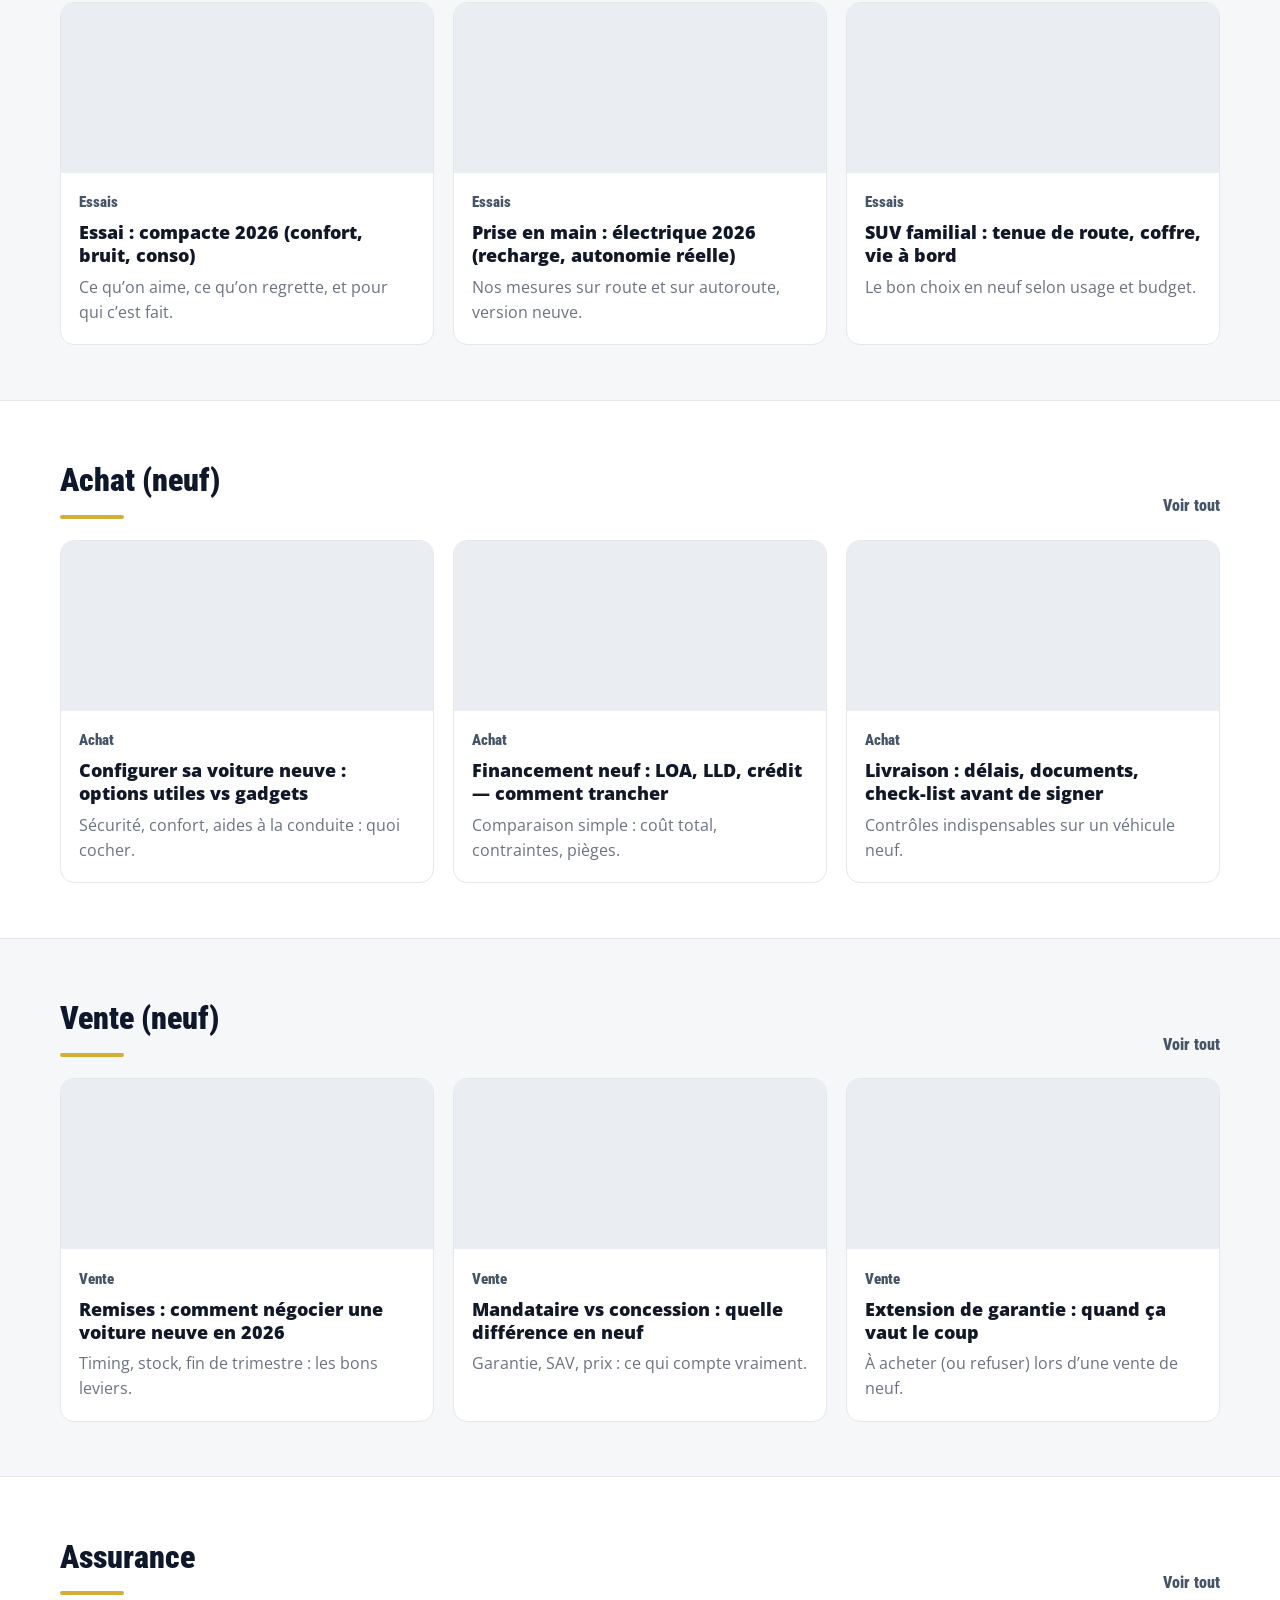
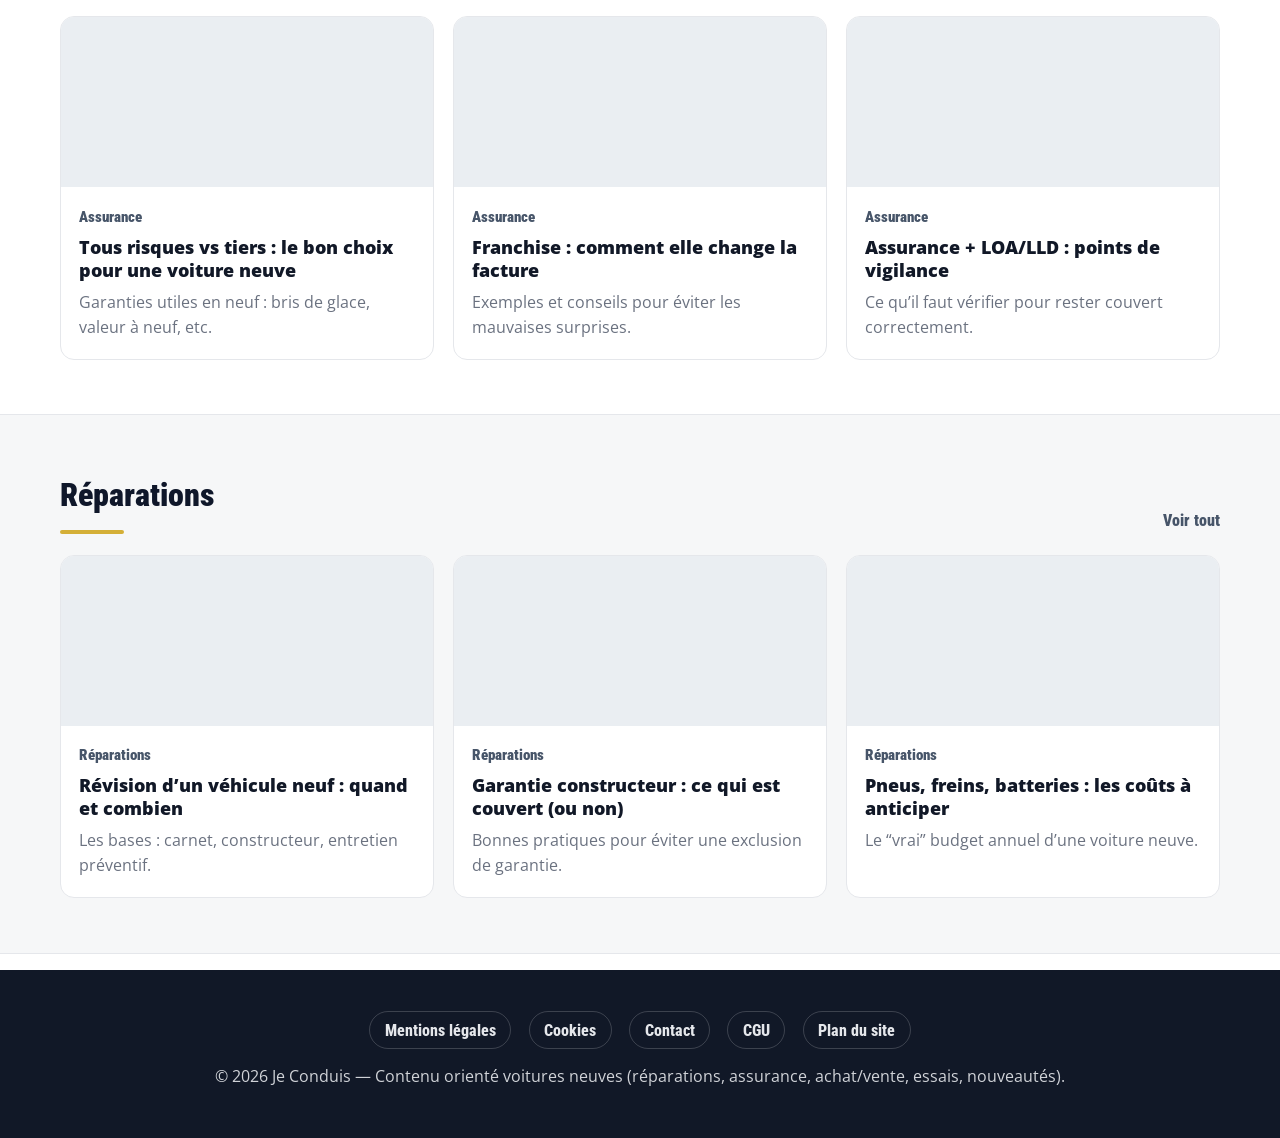
==== commit c6d5177c: "Add files via upload" ====
--- a/index.html
+++ b/index.html
@@ -1,349 +1,242 @@
 <!DOCTYPE html>
-<html lang="fr">
-<head>
-  <meta charset="UTF-8" />
-  <meta name="viewport" content="width=device-width, initial-scale=1.0" />
-  <title>Je Conduis - Neuf : Réparations, Assurance, Achat & Vente</title>
+<!-- saved from url=(0014)about:internet -->
+<html lang="fr" data-theme="ink-gold"><head><meta http-equiv="Content-Type" content="text/html; charset=UTF-8">
+  
+  <meta name="viewport" content="width=device-width, initial-scale=1.0">
+  <title>Je Conduis - Neuf : Réparations, Assurance, Achat &amp; Vente</title>
   <meta name="description" content="Je Conduis : Réparations, assurance, achat et vente de voitures neuves, essais et nouveautés.">
-  <meta name="theme-color" content="#062b16">
-
-  <link rel="preconnect" href="https://fonts.googleapis.com">
-  <link rel="preconnect" href="https://fonts.gstatic.com" crossorigin>
+  <meta name="theme-color" content="#111827">
+
+  <link rel="preconnect" href="https://fonts.googleapis.com/">
+  <link rel="preconnect" href="https://fonts.gstatic.com/" crossorigin="">
   <link href="https://fonts.googleapis.com/css2?family=Open+Sans:wght@400;600;700&family=Roboto+Condensed:wght@400;700;900&display=swap" rel="stylesheet">
 
   <style>
+
+    /* =========================
+       JE CONDUIS — TEMPLATE FIXE
+       Thèmes cohérents + switcher cliquable
+       CTA "S’abonner" : couleurs douces, sans bordure
+       ========================= */
+
     :root{
-      --primary:#062b16;
-      --secondary:#4A7C59;
-      --gold:#D4AF37;
-      --bg:#FFFFFF;
-      --bg-soft:#F6F7F8;
-      --text:#1F2328;
-      --muted:#5B6672;
-      --border:#E7EAEE;
-      --shadow: 0 12px 40px rgba(0,0,0,.10);
+      /* Neutres */
+      --bg:#ffffff;
+      --surface:#f6f7f8;
+      --text:#111827;
+      --muted:#6b7280;
+      --border:#e5e7eb;
+
+      /* Identité (pilotée par thème) */
+      --ink:#0f172a;
+      --accent:#d4af37;
+      --accent-2:#475569;
+
+      /* CTA */
+      --cta-bg:#fbf3d7;
+      --cta-text:var(--ink);
+
+      /* Layout */
+      --shadow: 0 12px 40px rgba(15,23,42,.10);
       --radius:14px;
       --container:1200px;
+
+      /* Couleurs composants */
+      --topbar-bg: var(--surface);
+      --topbar-text: #334155;
+
+      --logo-bg: #ffffff;
+      --logo-title: var(--text);
+      --logo-tagline: var(--muted);
+
+      --nav-bg: #ffffff;
+      --nav-link: var(--ink);
+      --nav-hover-bg: var(--ink);
+      --nav-hover-text: #ffffff;
+
+      --badge-bg: var(--ink);
+      --badge-text: #ffffff;
+
+      --section-alt-bg: var(--surface);
+      --h2-underline: var(--accent);
+
+      --footer-bg: #111827;
+      --footer-text: #e5e7eb;
+
+      /* Switcher */
+      --switcher-bg: #ffffff;
+      --switcher-border: #e5e7eb;
+      --switcher-text: #111827;
     }
+
+    /* =========================
+       THEMES
+       ========================= */
+
+    :root[data-theme="ink-gold"]{
+      --ink:#0f172a;
+      --accent:#d4af37;
+      --accent-2:#475569;
+      --h2-underline: var(--accent);
+
+      --cta-bg:#fbf3d7;
+      --cta-text:#111827;
+    }
+
+    /* Sport red devient "soft gold" (moins vif) */
+    :root[data-theme="sport-red"]{
+      --ink:#0b1220;
+      --accent:#eab676;
+      --accent-2:#334155;
+
+      --topbar-bg: var(--ink);
+      --topbar-text:#e5e7eb;
+      --badge-bg: var(--accent);
+      --h2-underline: var(--accent);
+
+      --cta-bg:#eab676;
+      --cta-text:#111827;
+    }
+
+    /* Electric blue devient "soft cyan" + ink #1E4B6F */
+    :root[data-theme="electric-blue"]{
+      --ink:#1E4B6F;
+      --accent:#67bed9;
+      --accent-2:#1E4B6F;
+
+      --surface:#eff6ff;
+      --section-alt-bg: var(--surface);
+      --border:#dbeafe;
+
+      --topbar-bg: var(--ink);
+      --topbar-text:#dbeafe;
+      --badge-bg: var(--accent);
+      --h2-underline: var(--accent);
+
+      --cta-bg:#67bed9;
+      --cta-text:#1E4B6F;
+    }
+
+    :root[data-theme="graphite-copper"]{
+      --ink:#111827;
+      --accent:#b45309;
+      --accent-2:#374151;
+
+      --surface:#f3f4f6;
+      --section-alt-bg: var(--surface);
+      --h2-underline: var(--accent);
+      --footer-bg:#0b0f17;
+
+      --cta-bg:#f6e6d6;
+      --cta-text:#111827;
+    }
+
     *{box-sizing:border-box;margin:0;padding:0}
     body{font-family:"Open Sans",system-ui,-apple-system,Segoe UI,Roboto,Arial,sans-serif;background:var(--bg);color:var(--text);line-height:1.6}
     a{color:inherit;text-decoration:none}
 
-    .topbar{
-      background:linear-gradient(135deg,#F0F8F0,#E8F5E8);
-      color:var(--primary);
-      border-bottom:2px solid var(--secondary);
-      padding:.75rem 1rem;
-      text-align:center;
-      font-size:.95rem;
-    }
-
-    /* Logo au-dessus du menu */
-    .logo-section{
-      background:var(--primary);
-      padding:1.8rem 0 2rem;
-      text-align:center;
-      position:relative;
-    }
-    .logo-section:after{
-      content:"";
-      position:absolute;left:0;right:0;bottom:0;height:4px;
-      background:linear-gradient(90deg,var(--secondary),var(--gold),var(--secondary));
-    }
+    .topbar{background:var(--topbar-bg);color:var(--topbar-text);border-bottom:1px solid var(--border);padding:.45rem 1rem;text-align:center;font-size:.92rem}
+
+    .logo-section{background:var(--logo-bg);padding:.85rem 0 1rem;text-align:center;position:relative;border-bottom:1px solid var(--border)}
+    .logo-section:after{display:none}
+
     .container{max-width:var(--container);margin:0 auto;padding:0 1.25rem}
-    .brand{
-      display:inline-block;
-      color:#fff;
-    }
-    .brand-title{
-      font-family:"Roboto Condensed",sans-serif;
-      font-weight:900;
-      font-size:3.2rem;
-      letter-spacing:-1.5px;
-      line-height:1;
-    }
-    .brand-tagline{
-      margin-top:.35rem;
-      color:rgba(255,255,255,.92);
-      font-style:italic;
-      font-size:1.05rem;
-    }
-
-    /* Menu sous le logo */
-    .nav-wrap{
-      background:#fff;
-      position:sticky;
-      top:0;
-      z-index:50;
-      box-shadow:0 2px 12px rgba(6,43,22,.10);
-    }
-    .nav{
-      display:flex;
-      align-items:center;
-      justify-content:space-between;
-      gap:1rem;
-      padding:.9rem 0;
-    }
-    .nav-menu{
-      display:flex;
-      list-style:none;
-      gap:.75rem;
-      flex-wrap:wrap;
-      align-items:center;
-      font-family:"Roboto Condensed",sans-serif;
-      font-weight:700;
-    }
-    .nav-menu a{
-      display:inline-block;
-      color:var(--primary);
-      padding:.55rem .9rem;
-      border-radius:999px;
-      transition:.2s ease;
-      border:1px solid transparent;
-      white-space:nowrap;
-    }
-    .nav-menu a:hover{
-      background:var(--primary);
-      color:#fff;
-    }
-    .nav-cta{
-      display:flex;
-      gap:.6rem;
-      align-items:center;
-    }
-    .btn{
-      display:inline-flex;
-      align-items:center;
-      justify-content:center;
-      border-radius:999px;
-      padding:.55rem .95rem;
-      border:1px solid var(--border);
-      background:#fff;
-      color:var(--primary);
-      font-weight:700;
-      font-family:"Roboto Condensed",sans-serif;
-      cursor:pointer;
-      transition:.2s ease;
-      white-space:nowrap;
-    }
-    .btn.primary{
-      background:var(--gold);
-      border-color:var(--gold);
-      color:var(--primary);
-    }
+    .brand{display:inline-block;color:var(--logo-title)}
+    .brand-title{font-family:"Roboto Condensed",sans-serif;font-weight:900;font-size:2.35rem;letter-spacing:-1.2px;line-height:1}
+    .brand-tagline{margin-top:.25rem;color:var(--logo-tagline);font-style:italic;font-size:.98rem}
+
+    .nav-wrap{background:var(--nav-bg);position:sticky;top:0;z-index:50;box-shadow:0 2px 12px rgba(15,23,42,.08)}
+    .nav{display:flex;align-items:center;justify-content:space-between;gap:1rem;padding:.60rem 0}
+
+    .nav-menu{display:flex;list-style:none;gap:.75rem;flex-wrap:wrap;align-items:center;font-family:"Roboto Condensed",sans-serif;font-weight:700}
+    .nav-menu a{display:inline-block;color:var(--nav-link);padding:.45rem .75rem;border-radius:999px;transition:.2s ease;border:1px solid transparent;white-space:nowrap}
+    .nav-menu a:hover{background:var(--nav-hover-bg);color:var(--nav-hover-text)}
+
+    .nav-cta{display:flex;gap:.6rem;align-items:center}
+    .btn{display:inline-flex;align-items:center;justify-content:center;border-radius:999px;padding:.48rem .80rem;border:1px solid var(--border);background:#fff;color:var(--ink);font-weight:800;font-family:"Roboto Condensed",sans-serif;cursor:pointer;transition:.2s ease;white-space:nowrap}
+
+    /* CTA S'abonner : sans bordure */
+    .btn.primary{background:var(--cta-bg);border:none;color:var(--cta-text);font-weight:900;box-shadow:0 8px 20px rgba(15,23,42,.10)}
+    .btn.primary:hover{transform:translateY(-1px);box-shadow:0 12px 28px rgba(15,23,42,.14)}
+    .btn.primary:active{transform:translateY(0);box-shadow:0 6px 14px rgba(15,23,42,.10)}
+
     .btn:hover{transform:translateY(-1px)}
-    .burger{
-      display:none;
-      width:42px;height:38px;
-      border-radius:10px;
-      border:1px solid var(--border);
-      background:#fff;
-      cursor:pointer;
-      align-items:center;
-      justify-content:center;
-      flex-direction:column;
-      gap:5px;
-    }
-    .burger span{width:20px;height:2px;background:var(--primary);display:block}
-
-    /* Hero */
-    .hero{
-      background:linear-gradient(rgba(255,255,255,.92),rgba(255,255,255,.92)),
-        url("https://via.placeholder.com/1920x700/F6F7F8/062b16?text=JE+CONDUIS+-+HERO") center/cover;
-      padding:3.2rem 0;
-    }
-    .hero-grid{
-      display:grid;
-      grid-template-columns:1.6fr .9fr;
-      gap:2rem;
-      align-items:stretch;
-    }
-    .hero-card{
-      background:var(--bg);
-      border:1px solid var(--border);
-      border-radius:var(--radius);
-      overflow:hidden;
-      box-shadow:var(--shadow);
-    }
-    .hero-media{
-      height:320px;
-      background:url("https://via.placeholder.com/1200x700/FFFFFF/062b16?text=Article+%C3%80+la+une+(Neuf)") center/cover;
-    }
+
+    .burger{display:none;width:42px;height:38px;border-radius:10px;border:1px solid var(--border);background:#fff;cursor:pointer;align-items:center;justify-content:center;flex-direction:column;gap:5px}
+    .burger span{width:20px;height:2px;background:var(--ink);display:block}
+
+    .hero{background:linear-gradient(rgba(255,255,255,.92),rgba(255,255,255,.92)),url("https://via.placeholder.com/1920x700/F6F7F8/111827?text=JE+CONDUIS+-+HERO") center/cover;padding:3.2rem 0}
+    .hero-grid{display:grid;grid-template-columns:1.6fr .9fr;gap:2rem;align-items:stretch}
+
+    .hero-card{background:var(--bg);border:1px solid var(--border);border-radius:var(--radius);overflow:hidden;box-shadow:var(--shadow)}
+    .hero-media{height:320px;background:url("https://via.placeholder.com/1200x700/FFFFFF/111827?text=Article+%C3%80+la+une+(Neuf)") center/cover}
     .hero-content{padding:1.6rem 1.6rem 1.8rem}
-    .badge{
-      display:inline-flex;
-      align-items:center;
-      gap:.4rem;
-      background:var(--primary);
-      color:#fff;
-      border-radius:999px;
-      padding:.28rem .7rem;
-      font-size:.85rem;
-      font-weight:700;
-      font-family:"Roboto Condensed",sans-serif;
-    }
-    .hero-title{
-      font-family:"Roboto Condensed",sans-serif;
-      font-weight:900;
-      font-size:2.1rem;
-      line-height:1.2;
-      margin-top:.9rem;
-    }
-    .meta{color:var(--secondary);font-weight:700;margin-top:.7rem;font-size:.95rem}
+
+    .badge{display:inline-flex;align-items:center;gap:.4rem;background:var(--badge-bg);color:var(--badge-text);border-radius:999px;padding:.28rem .7rem;font-size:.85rem;font-weight:800;font-family:"Roboto Condensed",sans-serif}
+
+    .hero-title{font-family:"Roboto Condensed",sans-serif;font-weight:900;font-size:2.1rem;line-height:1.2;margin-top:.9rem}
+    .meta{color:var(--accent-2);font-weight:800;margin-top:.7rem;font-size:.95rem}
     .lead{color:var(--muted);margin-top:.7rem}
 
-    .side-panel{
-      background:var(--bg-soft);
-      border:1px solid var(--border);
-      border-radius:var(--radius);
-      padding:1.4rem;
-      box-shadow:0 10px 30px rgba(0,0,0,.06);
-    }
-    .side-title{
-      font-family:"Roboto Condensed",sans-serif;
-      font-weight:900;
-      font-size:1.35rem;
-      color:var(--primary);
-      margin-bottom:1rem;
-    }
-    .live-item{
-      display:flex;
-      justify-content:space-between;
-      gap:1rem;
-      padding:.9rem 0;
-      border-top:1px solid rgba(74,124,89,.18);
-    }
+    .side-panel{background:var(--surface);border:1px solid var(--border);border-radius:var(--radius);padding:1.4rem;box-shadow:0 10px 30px rgba(15,23,42,.06)}
+    .side-title{font-family:"Roboto Condensed",sans-serif;font-weight:900;font-size:1.35rem;color:var(--ink);margin-bottom:1rem}
+
+    .live-item{display:flex;justify-content:space-between;gap:1rem;padding:.9rem 0;border-top:1px solid var(--border)}
     .live-item:first-of-type{border-top:none;padding-top:0}
-    .live-time{
-      color:var(--secondary);
-      font-weight:700;
-      font-family:"Roboto Condensed",sans-serif;
-      white-space:nowrap;
-    }
+    .live-time{color:var(--accent-2);font-weight:800;font-family:"Roboto Condensed",sans-serif;white-space:nowrap}
     .live-text{color:var(--text);font-weight:600}
 
-    /* Sections articles */
     .section{padding:3.4rem 0}
-    .section.alt{background:var(--bg-soft);border-top:1px solid var(--border);border-bottom:1px solid var(--border)}
-    .section-head{
-      display:flex;
-      justify-content:space-between;
-      align-items:end;
-      gap:1rem;
-      margin-bottom:1.3rem;
-    }
-    .h2{
-      font-family:"Roboto Condensed",sans-serif;
-      font-weight:900;
-      font-size:2rem;
-      color:var(--primary);
-      position:relative;
-    }
-    .h2:after{
-      content:"";
-      display:block;
-      width:64px;height:4px;
-      background:var(--secondary);
-      margin-top:.55rem;
-      border-radius:6px;
-    }
-    .seeall{
-      color:var(--secondary);
-      font-weight:800;
-      font-family:"Roboto Condensed",sans-serif;
-    }
-
-    .grid{
-      display:grid;
-      grid-template-columns:repeat(3,1fr);
-      gap:1.2rem;
-    }
-    .card{
-      background:#fff;
-      border:1px solid var(--border);
-      border-radius:var(--radius);
-      overflow:hidden;
-      transition:.2s ease;
-      position:relative;
-    }
-    .card:hover{transform:translateY(-4px);box-shadow:0 14px 40px rgba(6,43,22,.12);border-color:rgba(6,43,22,.25)}
-    .card-media{
-      height:170px;
-      background:#eaeef2;
-      background-size:cover;
-      background-position:center;
-    }
+    .section.alt{background:var(--section-alt-bg);border-top:1px solid var(--border);border-bottom:1px solid var(--border)}
+
+    .section-head{display:flex;justify-content:space-between;align-items:end;gap:1rem;margin-bottom:1.3rem}
+
+    .h2{font-family:"Roboto Condensed",sans-serif;font-weight:900;font-size:2rem;color:var(--ink);position:relative}
+    .h2:after{content:"";display:block;width:64px;height:4px;background:var(--h2-underline);margin-top:.55rem;border-radius:6px}
+
+    .seeall{color:var(--accent-2);font-weight:900;font-family:"Roboto Condensed",sans-serif}
+
+    .grid{display:grid;grid-template-columns:repeat(3,1fr);gap:1.2rem}
+
+    .card{background:#fff;border:1px solid var(--border);border-radius:var(--radius);overflow:hidden;transition:.2s ease;position:relative}
+    .card:hover{transform:translateY(-4px);box-shadow:0 14px 40px rgba(15,23,42,.12);border-color:rgba(15,23,42,.18)}
+
+    .card-media{height:170px;background:#eaeef2;background-size:cover;background-position:center}
     .card-body{padding:1.1rem 1.1rem 1.2rem}
-    .card-kicker{
-      color:var(--secondary);
-      font-weight:800;
-      font-family:"Roboto Condensed",sans-serif;
-      font-size:.95rem;
-    }
-    .card-title{
-      margin-top:.35rem;
-      font-weight:800;
-      font-size:1.15rem;
-      line-height:1.25;
-      color:var(--text);
-    }
+
+    .card-kicker{color:var(--accent-2);font-weight:900;font-family:"Roboto Condensed",sans-serif;font-size:.95rem}
+    .card-title{margin-top:.35rem;font-weight:900;font-size:1.15rem;line-height:1.25;color:var(--text)}
     .card-desc{margin-top:.55rem;color:var(--muted);font-size:.98rem}
 
-    /* Footer */
-    footer{
-      background:#141617;
-      color:#E6E6E6;
-      padding:3rem 0;
-      margin-top:1rem;
-    }
-    .footer-links{
-      display:flex;
-      justify-content:center;
-      flex-wrap:wrap;
-      gap:.9rem 1.1rem;
-      list-style:none;
-      margin-bottom:1.3rem;
-    }
-    .footer-links a{
-      border:1px solid rgba(255,255,255,.18);
-      padding:.55rem .9rem;
-      border-radius:999px;
-      color:#E6E6E6;
-      font-weight:700;
-      font-family:"Roboto Condensed",sans-serif;
-    }
-
-    /* Mobile */
-    @media (max-width: 980px){
-      .hero-grid{grid-template-columns:1fr}
-      .grid{grid-template-columns:repeat(2,1fr)}
-    }
+    footer{background:var(--footer-bg);color:var(--footer-text);padding:3rem 0;margin-top:1rem}
+    .footer-links{display:flex;justify-content:center;flex-wrap:wrap;gap:.9rem 1.1rem;list-style:none;margin-bottom:1.3rem}
+    .footer-links a{border:1px solid rgba(255,255,255,.18);padding:.55rem .9rem;border-radius:999px;color:var(--footer-text);font-weight:800;font-family:"Roboto Condensed",sans-serif}
+
+    .theme-switcher{position:fixed;right:18px;bottom:18px;z-index:9999;background:var(--switcher-bg);border:1px solid var(--switcher-border);border-radius:14px;padding:.75rem;box-shadow:0 18px 55px rgba(0,0,0,.18);width:min(360px, calc(100vw - 36px))}
+    .theme-switcher-title{font-family:"Roboto Condensed",sans-serif;font-weight:900;letter-spacing:-.2px;font-size:.98rem;color:var(--switcher-text);margin-bottom:.65rem}
+    .theme-grid{display:flex;gap:.5rem;flex-wrap:wrap}
+    .theme-btn{display:flex;align-items:center;gap:.55rem;padding:.55rem .7rem;border-radius:999px;border:1px solid var(--switcher-border);background:#fff;cursor:pointer;font-weight:900;font-family:"Roboto Condensed",sans-serif;color:#111827}
+    .theme-btn[aria-pressed="true"]{border-color:#111827}
+    .theme-dot{width:14px;height:14px;border-radius:50%;border:1px solid rgba(0,0,0,.12)}
+
+    @media (max-width: 980px){.hero-grid{grid-template-columns:1fr}.grid{grid-template-columns:repeat(2,1fr)}}
     @media (max-width: 720px){
-      .brand-title{font-size:2.4rem}
+      .brand-title{font-size:2.1rem}
       .nav-menu{display:none}
-      .nav-menu.active{
-        display:flex;
-        flex-direction:column;
-        align-items:stretch;
-        position:absolute;
-        left:0;right:0;
-        top:100%;
-        background:#fff;
-        border-bottom:1px solid var(--border);
-        padding:1rem 1.25rem;
-      }
+      .nav-menu.active{display:flex;flex-direction:column;align-items:stretch;position:absolute;left:0;right:0;top:100%;background:var(--nav-bg);border-bottom:1px solid var(--border);padding:1rem 1.25rem}
       .nav{position:relative}
       .burger{display:flex}
       .grid{grid-template-columns:1fr}
       .hero-title{font-size:1.75rem}
       .hero-media{height:240px}
     }
+
   </style>
 </head>
 
 <body>
   <div class="topbar">
-    Guides 100% neuf : réparations, assurance, achat & vente — essais et nouveautés 2026.
+    Guides 100% neuf : réparations, assurance, achat &amp; vente — essais et nouveautés 2026.
   </div>
 
   <!-- LOGO AU-DESSUS DU MENU -->
@@ -406,7 +299,7 @@
           </div>
           <div class="live-item">
             <div class="live-time">10:55</div>
-            <div class="live-text">Réparations : pièces & main-d’œuvre, comment payer moins.</div>
+            <div class="live-text">Réparations : pièces &amp; main-d’œuvre, comment payer moins.</div>
           </div>
           <div class="live-item">
             <div class="live-time">09:40</div>
@@ -427,7 +320,7 @@
 
       <div class="grid">
         <article class="card">
-          <div class="card-media" style="background-image:url('https://via.placeholder.com/900x600/F6F7F8/062b16?text=Nouveaut%C3%A9+1');"></div>
+          <div class="card-media" style="background-image:url(&#39;https://via.placeholder.com/900x600/F6F7F8/111827?text=Nouveaut%C3%A9+1&#39;);"></div>
           <div class="card-body">
             <div class="card-kicker">Nouveautés</div>
             <div class="card-title">Nouveau SUV : ce qu’il faut retenir (motorisations, finitions)</div>
@@ -436,7 +329,7 @@
         </article>
 
         <article class="card">
-          <div class="card-media" style="background-image:url('https://via.placeholder.com/900x600/F6F7F8/062b16?text=Nouveaut%C3%A9+2');"></div>
+          <div class="card-media" style="background-image:url(&#39;https://via.placeholder.com/900x600/F6F7F8/111827?text=Nouveaut%C3%A9+2&#39;);"></div>
           <div class="card-body">
             <div class="card-kicker">Nouveautés</div>
             <div class="card-title">Citadine 2026 : autonomie/consommation, notre verdict</div>
@@ -445,7 +338,7 @@
         </article>
 
         <article class="card">
-          <div class="card-media" style="background-image:url('https://via.placeholder.com/900x600/F6F7F8/062b16?text=Nouveaut%C3%A9+3');"></div>
+          <div class="card-media" style="background-image:url(&#39;https://via.placeholder.com/900x600/F6F7F8/111827?text=Nouveaut%C3%A9+3&#39;);"></div>
           <div class="card-body">
             <div class="card-kicker">Nouveautés</div>
             <div class="card-title">Hybridation : les nouveautés attendues cette année</div>
@@ -466,7 +359,7 @@
 
       <div class="grid">
         <article class="card">
-          <div class="card-media" style="background-image:url('https://via.placeholder.com/900x600/FFFFFF/4A7C59?text=Essai+1');"></div>
+          <div class="card-media" style="background-image:url(&#39;https://via.placeholder.com/900x600/FFFFFF/111827?text=Essai+1&#39;);"></div>
           <div class="card-body">
             <div class="card-kicker">Essais</div>
             <div class="card-title">Essai : compacte 2026 (confort, bruit, conso)</div>
@@ -475,7 +368,7 @@
         </article>
 
         <article class="card">
-          <div class="card-media" style="background-image:url('https://via.placeholder.com/900x600/FFFFFF/4A7C59?text=Essai+2');"></div>
+          <div class="card-media" style="background-image:url(&#39;https://via.placeholder.com/900x600/FFFFFF/111827?text=Essai+2&#39;);"></div>
           <div class="card-body">
             <div class="card-kicker">Essais</div>
             <div class="card-title">Prise en main : électrique 2026 (recharge, autonomie réelle)</div>
@@ -484,7 +377,7 @@
         </article>
 
         <article class="card">
-          <div class="card-media" style="background-image:url('https://via.placeholder.com/900x600/FFFFFF/4A7C59?text=Essai+3');"></div>
+          <div class="card-media" style="background-image:url(&#39;https://via.placeholder.com/900x600/FFFFFF/111827?text=Essai+3&#39;);"></div>
           <div class="card-body">
             <div class="card-kicker">Essais</div>
             <div class="card-title">SUV familial : tenue de route, coffre, vie à bord</div>
@@ -505,7 +398,7 @@
 
       <div class="grid">
         <article class="card">
-          <div class="card-media" style="background-image:url('https://via.placeholder.com/900x600/F6F7F8/062b16?text=Achat+Neuf+1');"></div>
+          <div class="card-media" style="background-image:url(&#39;https://via.placeholder.com/900x600/F6F7F8/111827?text=Achat+Neuf+1&#39;);"></div>
           <div class="card-body">
             <div class="card-kicker">Achat</div>
             <div class="card-title">Configurer sa voiture neuve : options utiles vs gadgets</div>
@@ -514,7 +407,7 @@
         </article>
 
         <article class="card">
-          <div class="card-media" style="background-image:url('https://via.placeholder.com/900x600/F6F7F8/062b16?text=Achat+Neuf+2');"></div>
+          <div class="card-media" style="background-image:url(&#39;https://via.placeholder.com/900x600/F6F7F8/111827?text=Achat+Neuf+2&#39;);"></div>
           <div class="card-body">
             <div class="card-kicker">Achat</div>
             <div class="card-title">Financement neuf : LOA, LLD, crédit — comment trancher</div>
@@ -523,7 +416,7 @@
         </article>
 
         <article class="card">
-          <div class="card-media" style="background-image:url('https://via.placeholder.com/900x600/F6F7F8/062b16?text=Achat+Neuf+3');"></div>
+          <div class="card-media" style="background-image:url(&#39;https://via.placeholder.com/900x600/F6F7F8/111827?text=Achat+Neuf+3&#39;);"></div>
           <div class="card-body">
             <div class="card-kicker">Achat</div>
             <div class="card-title">Livraison : délais, documents, check-list avant de signer</div>
@@ -544,7 +437,7 @@
 
       <div class="grid">
         <article class="card">
-          <div class="card-media" style="background-image:url('https://via.placeholder.com/900x600/FFFFFF/4A7C59?text=Vente+Neuf+1');"></div>
+          <div class="card-media" style="background-image:url(&#39;https://via.placeholder.com/900x600/FFFFFF/111827?text=Vente+Neuf+1&#39;);"></div>
           <div class="card-body">
             <div class="card-kicker">Vente</div>
             <div class="card-title">Remises : comment négocier une voiture neuve en 2026</div>
@@ -553,7 +446,7 @@
         </article>
 
         <article class="card">
-          <div class="card-media" style="background-image:url('https://via.placeholder.com/900x600/FFFFFF/4A7C59?text=Vente+Neuf+2');"></div>
+          <div class="card-media" style="background-image:url(&#39;https://via.placeholder.com/900x600/FFFFFF/111827?text=Vente+Neuf+2&#39;);"></div>
           <div class="card-body">
             <div class="card-kicker">Vente</div>
             <div class="card-title">Mandataire vs concession : quelle différence en neuf</div>
@@ -562,7 +455,7 @@
         </article>
 
         <article class="card">
-          <div class="card-media" style="background-image:url('https://via.placeholder.com/900x600/FFFFFF/4A7C59?text=Vente+Neuf+3');"></div>
+          <div class="card-media" style="background-image:url(&#39;https://via.placeholder.com/900x600/FFFFFF/111827?text=Vente+Neuf+3&#39;);"></div>
           <div class="card-body">
             <div class="card-kicker">Vente</div>
             <div class="card-title">Extension de garantie : quand ça vaut le coup</div>
@@ -583,7 +476,7 @@
 
       <div class="grid">
         <article class="card">
-          <div class="card-media" style="background-image:url('https://via.placeholder.com/900x600/F6F7F8/062b16?text=Assurance+1');"></div>
+          <div class="card-media" style="background-image:url(&#39;https://via.placeholder.com/900x600/F6F7F8/111827?text=Assurance+1&#39;);"></div>
           <div class="card-body">
             <div class="card-kicker">Assurance</div>
             <div class="card-title">Tous risques vs tiers : le bon choix pour une voiture neuve</div>
@@ -592,7 +485,7 @@
         </article>
 
         <article class="card">
-          <div class="card-media" style="background-image:url('https://via.placeholder.com/900x600/F6F7F8/062b16?text=Assurance+2');"></div>
+          <div class="card-media" style="background-image:url(&#39;https://via.placeholder.com/900x600/F6F7F8/111827?text=Assurance+2&#39;);"></div>
           <div class="card-body">
             <div class="card-kicker">Assurance</div>
             <div class="card-title">Franchise : comment elle change la facture</div>
@@ -601,7 +494,7 @@
         </article>
 
         <article class="card">
-          <div class="card-media" style="background-image:url('https://via.placeholder.com/900x600/F6F7F8/062b16?text=Assurance+3');"></div>
+          <div class="card-media" style="background-image:url(&#39;https://via.placeholder.com/900x600/F6F7F8/111827?text=Assurance+3&#39;);"></div>
           <div class="card-body">
             <div class="card-kicker">Assurance</div>
             <div class="card-title">Assurance + LOA/LLD : points de vigilance</div>
@@ -622,7 +515,7 @@
 
       <div class="grid">
         <article class="card">
-          <div class="card-media" style="background-image:url('https://via.placeholder.com/900x600/FFFFFF/4A7C59?text=R%C3%A9parations+1');"></div>
+          <div class="card-media" style="background-image:url(&#39;https://via.placeholder.com/900x600/FFFFFF/111827?text=R%C3%A9parations+1&#39;);"></div>
           <div class="card-body">
             <div class="card-kicker">Réparations</div>
             <div class="card-title">Révision d’un véhicule neuf : quand et combien</div>
@@ -631,7 +524,7 @@
         </article>
 
         <article class="card">
-          <div class="card-media" style="background-image:url('https://via.placeholder.com/900x600/FFFFFF/4A7C59?text=R%C3%A9parations+2');"></div>
+          <div class="card-media" style="background-image:url(&#39;https://via.placeholder.com/900x600/FFFFFF/111827?text=R%C3%A9parations+2&#39;);"></div>
           <div class="card-body">
             <div class="card-kicker">Réparations</div>
             <div class="card-title">Garantie constructeur : ce qui est couvert (ou non)</div>
@@ -640,7 +533,7 @@
         </article>
 
         <article class="card">
-          <div class="card-media" style="background-image:url('https://via.placeholder.com/900x600/FFFFFF/4A7C59?text=R%C3%A9parations+3');"></div>
+          <div class="card-media" style="background-image:url(&#39;https://via.placeholder.com/900x600/FFFFFF/111827?text=R%C3%A9parations+3&#39;);"></div>
           <div class="card-body">
             <div class="card-kicker">Réparations</div>
             <div class="card-title">Pneus, freins, batteries : les coûts à anticiper</div>
@@ -666,10 +559,44 @@
     </div>
   </footer>
 
+
+  <!-- Switcher thèmes -->
+  <div class="theme-switcher" aria-label="Choisir un thème">
+    <div class="theme-switcher-title">Thèmes (clique pour changer)</div>
+    <div class="theme-grid">
+      <button class="theme-btn" data-theme="ink-gold" aria-pressed="true" type="button"><span class="theme-dot" style="background:#0f172a"></span> Ink + Gold</button>
+      <button class="theme-btn" data-theme="sport-red" aria-pressed="false" type="button"><span class="theme-dot" style="background:#eab676"></span> Sport (soft)</button>
+      <button class="theme-btn" data-theme="electric-blue" aria-pressed="false" type="button"><span class="theme-dot" style="background:#67bed9"></span> Electric (soft)</button>
+      <button class="theme-btn" data-theme="graphite-copper" aria-pressed="false" type="button"><span class="theme-dot" style="background:#b45309"></span> Graphite + Copper</button>
+    </div>
+  </div>
+
+
   <script>
     function toggleMenu(){
       document.getElementById("navMenu").classList.toggle("active");
     }
+
+    (function(){
+      const root = document.documentElement;
+      const buttons = document.querySelectorAll('.theme-btn');
+      const KEY = 'jc_theme';
+
+      function applyTheme(theme){
+        root.setAttribute('data-theme', theme);
+        buttons.forEach(b => b.setAttribute('aria-pressed', String(b.dataset.theme === theme)));
+        try{ localStorage.setItem(KEY, theme); }catch(e){}
+      }
+
+      let saved = null;
+      try{ saved = localStorage.getItem(KEY); }catch(e){}
+      if(saved){ applyTheme(saved); }
+
+      buttons.forEach(btn => {
+        btn.addEventListener('click', () => applyTheme(btn.dataset.theme));
+      });
+    })();
   </script>
-</body>
-</html>
+
+
+</body></html>
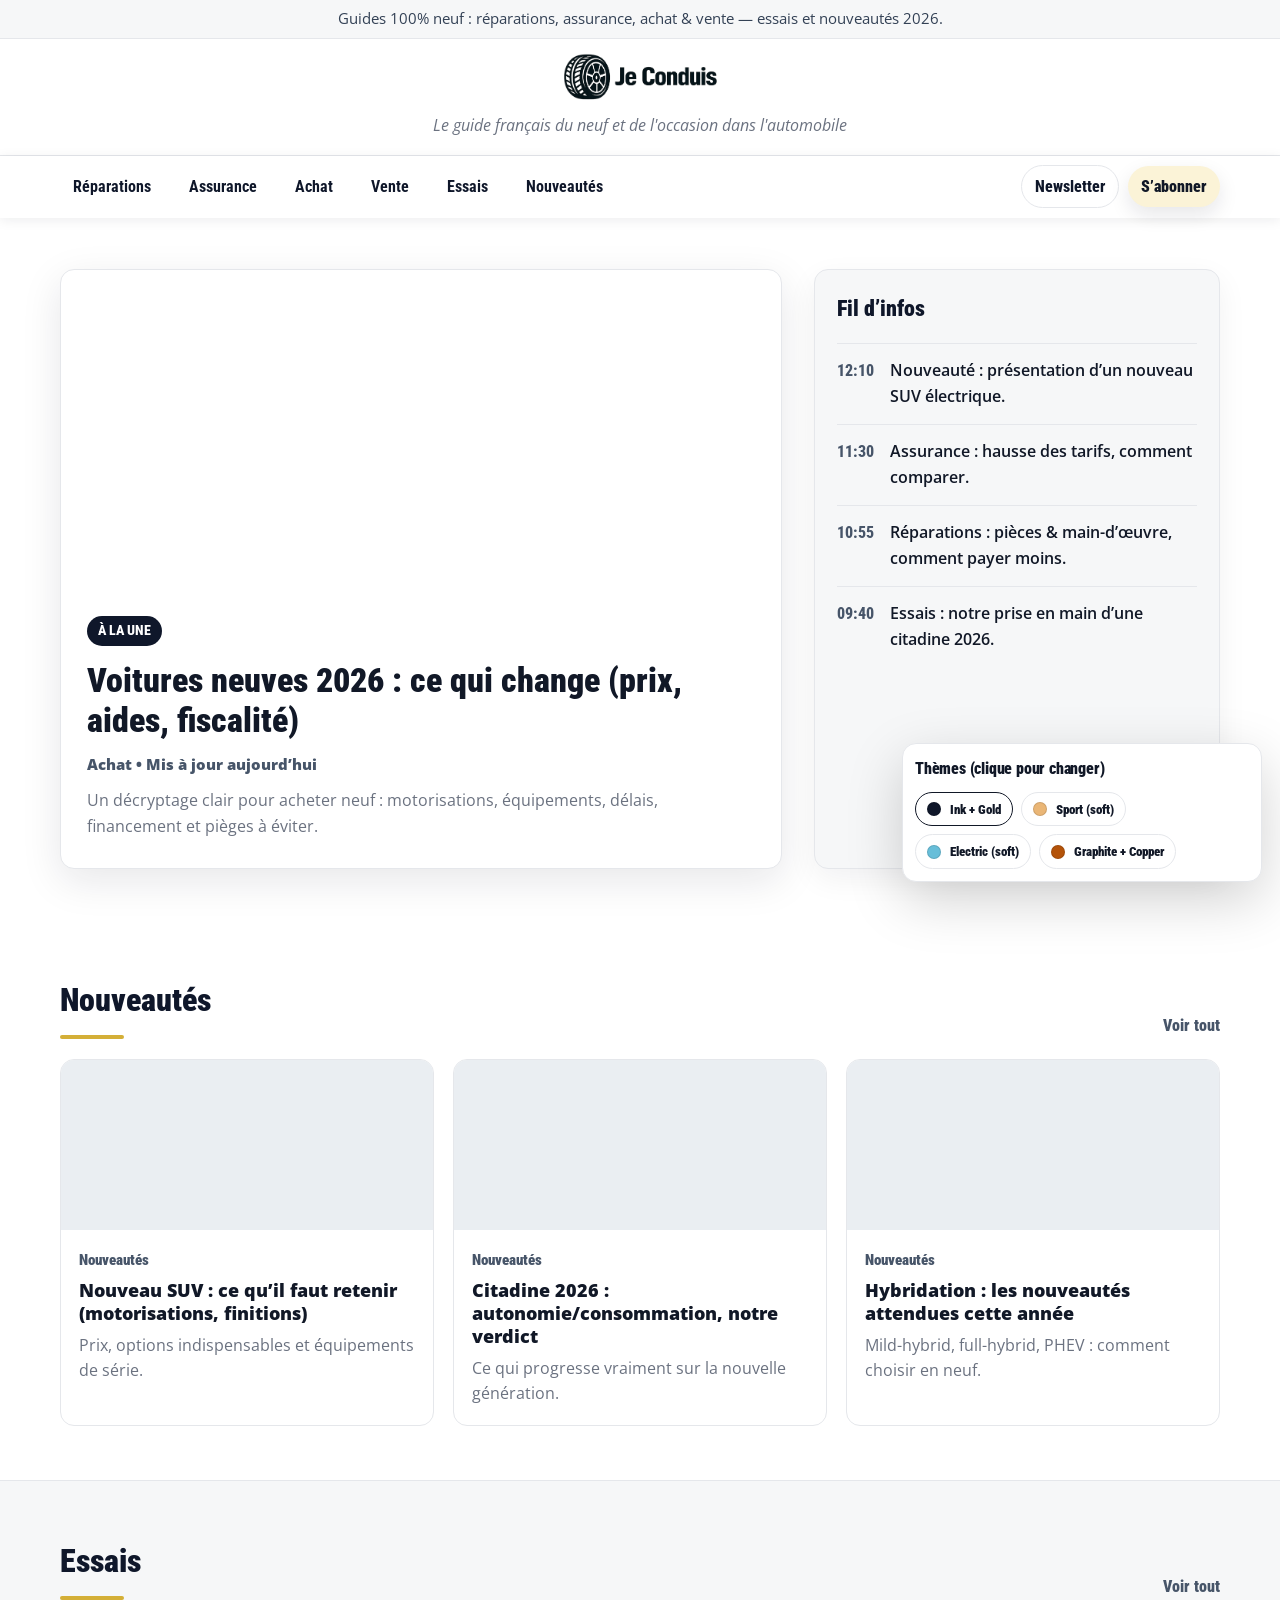
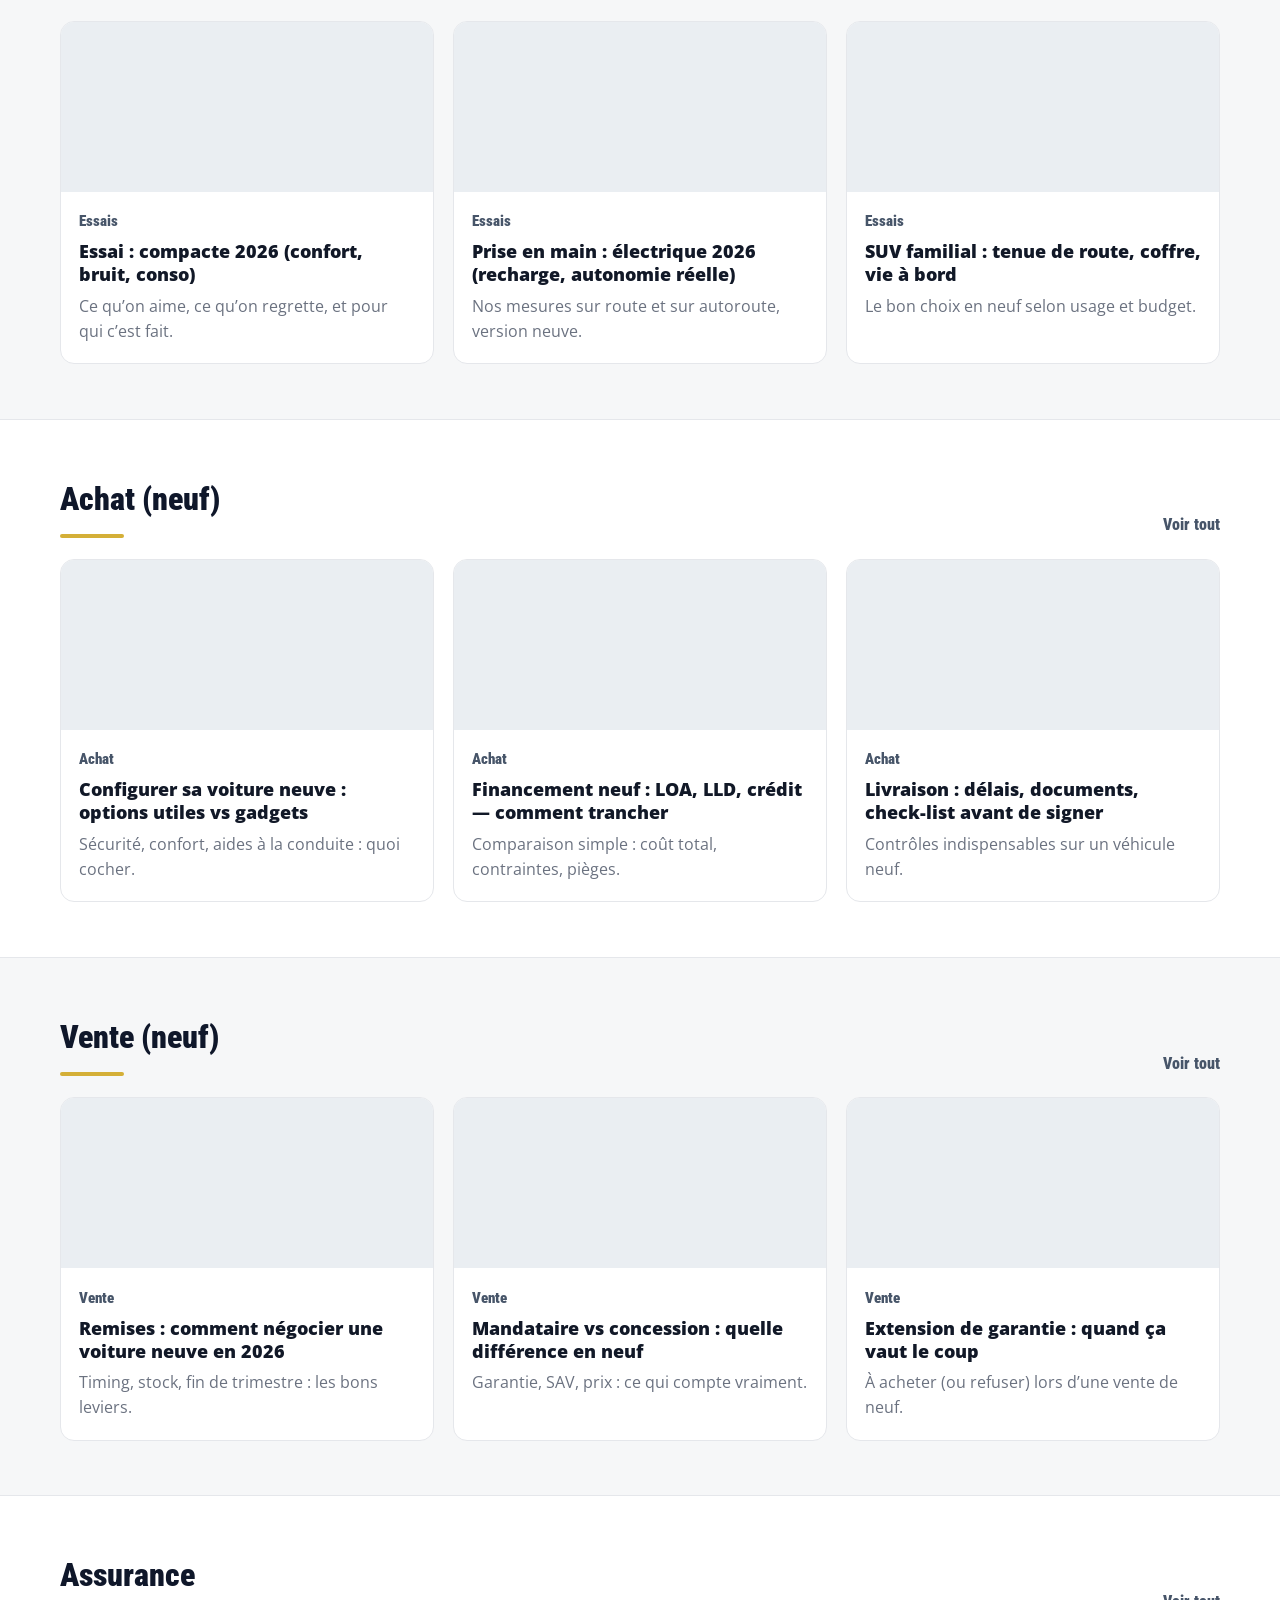
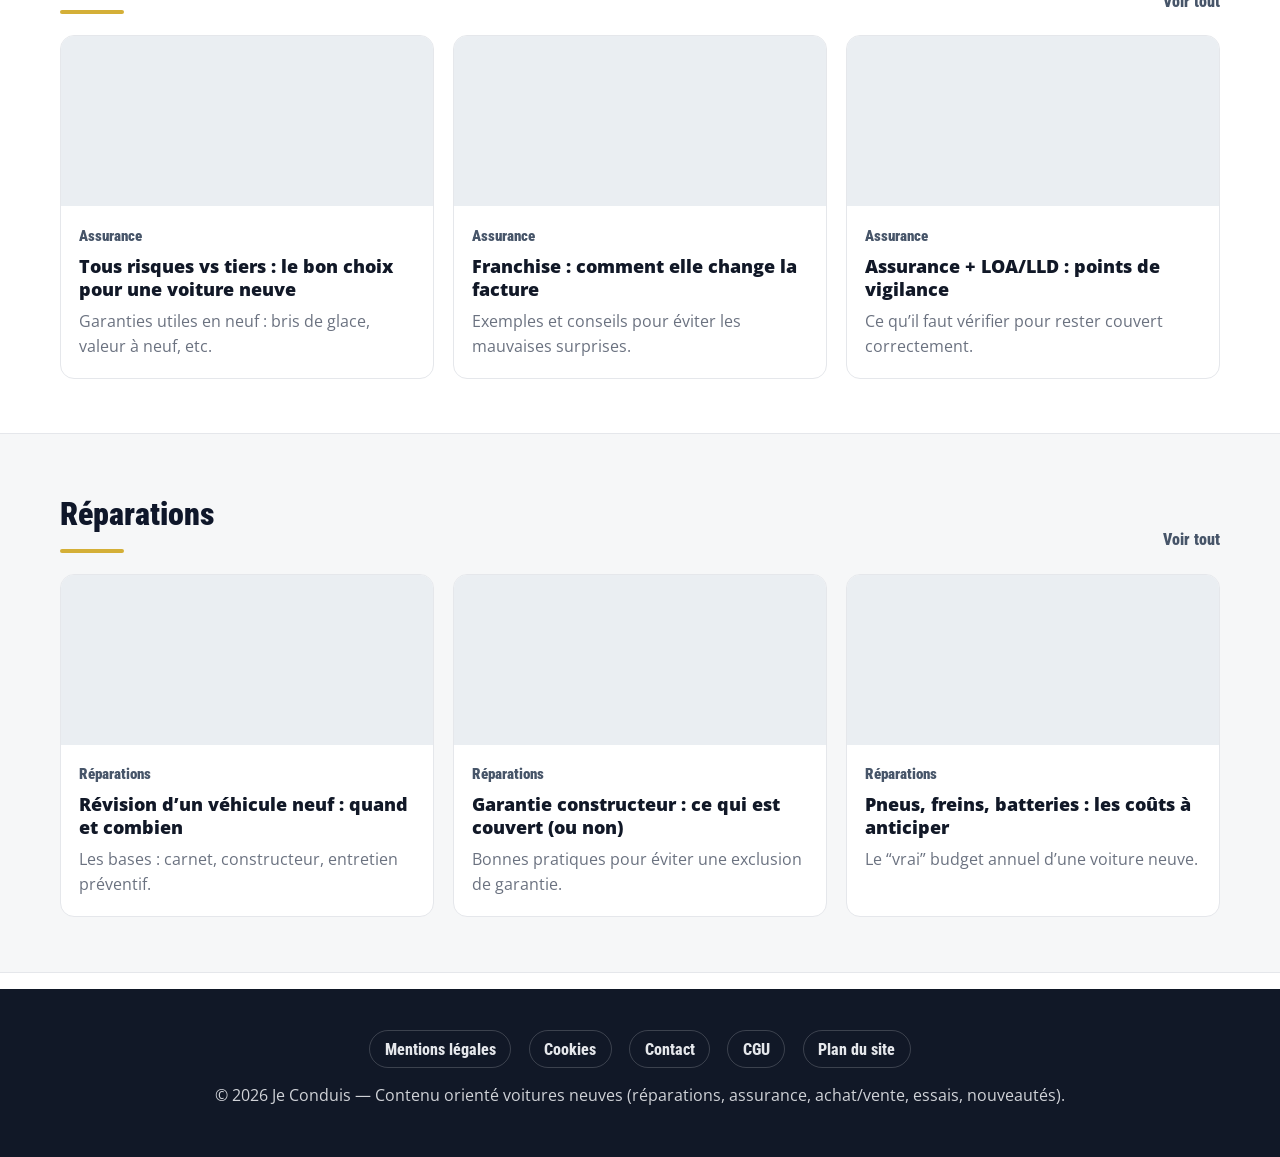
==== commit 037819a0: "Add files via upload" ====
--- a/index.html
+++ b/index.html
@@ -243,8 +243,8 @@
   <section class="logo-section">
     <div class="container">
       <a class="brand" href="index.html" aria-label="Accueil Je Conduis">
-        <div class="brand-title">Je Conduis</div>
-        <div class="brand-tagline">Le guide français du neuf</div>
+        <div class="brand-title"><img src="logo.png" alt="Je Conduis" width="160" height="auto"></div>
+        <div class="brand-tagline">Le guide français du neuf et de l'occasion dans l'automobile</div>
       </a>
     </div>
   </section>
